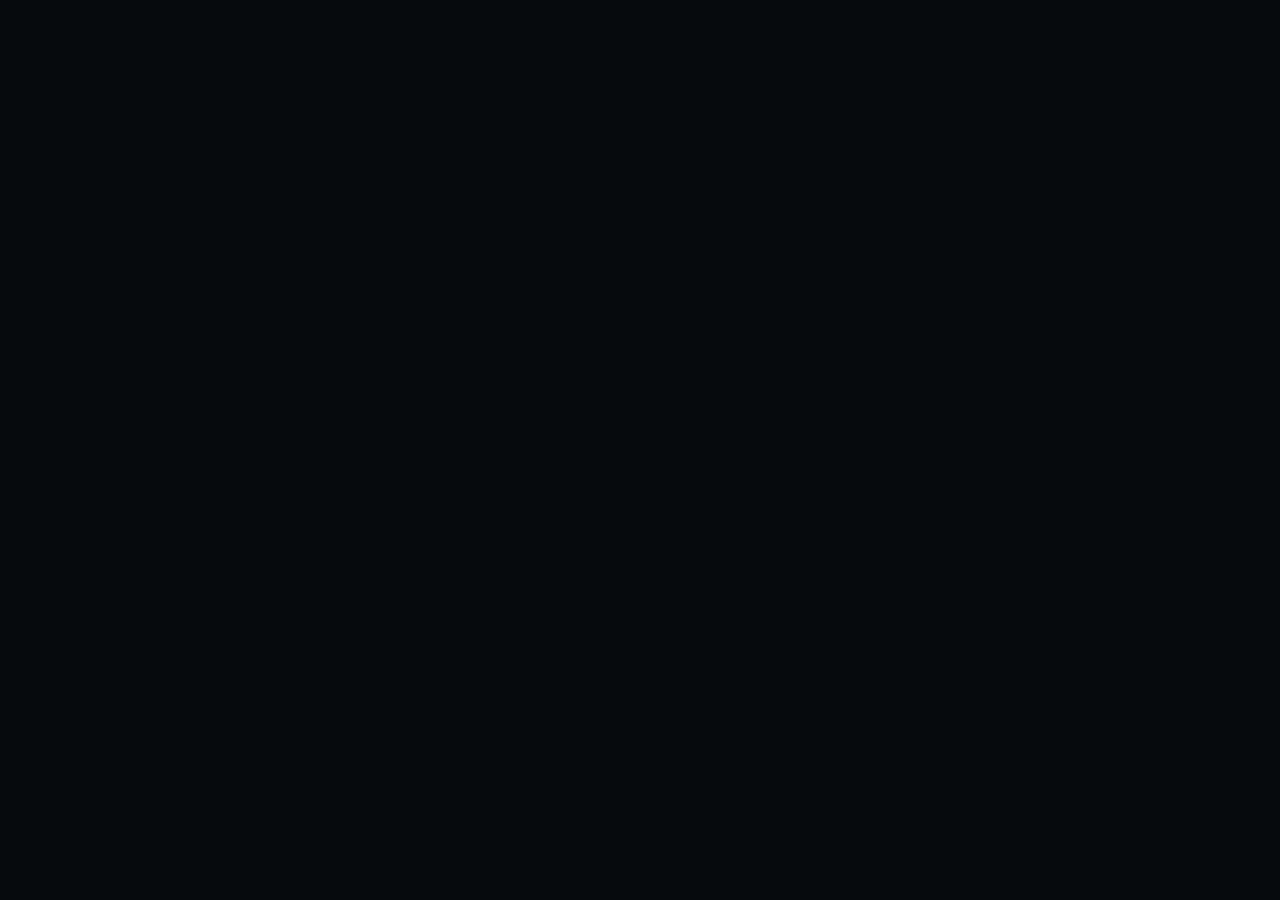
==== index.html @ 5428f18b "Add Whoop-like app demo" ====
<!doctype html><html lang="zh-CN"><head><meta charset="utf-8"><meta name="viewport" content="width=device-width,initial-scale=1"><title>Whoop-like Band App Demo</title><style>:root{--bg:#070a0d;--card:#10161c;--card2:#151c23;--line:rgba(244,247,248,.1);--text:#f4f7f8;--muted:#7e8a94;--soft:#a7b1ba;--rec:#2fea7b;--sleep:#6ea8ff;--strain:#ffb84d;--stress:#ff5e6c;--coach:#4dd7ff}*{box-sizing:border-box}body{margin:0;background:radial-gradient(circle at 50% 0,rgba(77,215,255,.08),transparent 34rem),var(--bg);color:var(--text);font-family:Inter,system-ui,-apple-system,BlinkMacSystemFont,"PingFang SC","Microsoft YaHei",sans-serif}button,input{font:inherit;color:inherit}.app{max-width:460px;min-height:100vh;margin:auto;background:linear-gradient(180deg,rgba(16,22,28,.82),rgba(7,10,13,.98) 24rem);box-shadow:0 24px 80px rgba(0,0,0,.38);overflow-x:hidden}.content{padding:18px 16px 96px}.top{display:flex;justify-content:space-between;align-items:center;gap:12px;margin-bottom:14px}.ey{margin:0 0 3px;color:var(--muted);font-size:12px}.top h1{margin:0;font-size:21px}.chip{display:flex;align-items:center;gap:7px;min-width:116px;padding:9px 10px;border:1px solid var(--line);border-radius:8px;background:rgba(21,28,35,.82);color:var(--soft);font-size:12px;white-space:nowrap}.dot{width:9px;height:9px;border-radius:50%;display:inline-block;box-shadow:0 0 10px currentColor}.green{background:var(--rec);color:var(--rec)}.yellow{background:#ffd15c;color:#ffd15c}.blue{background:#60a5fa;color:#60a5fa}.red{background:var(--stress);color:var(--stress)}.grey{background:#8a8f98;color:#8a8f98;box-shadow:none}.scenes{display:flex;gap:8px;overflow-x:auto;padding:2px 0 12px;scrollbar-width:none}.scenes::-webkit-scrollbar{display:none}.scene{flex:0 0 142px;min-height:58px;text-align:left;border:1px solid var(--line);border-radius:8px;background:rgba(16,22,28,.92);padding:9px 10px}.scene.on{border-color:rgba(77,215,255,.66);background:rgba(77,215,255,.1)}.date{display:block;color:var(--muted);font-size:11px}.name{display:block;margin-top:4px;font-size:13px;font-weight:680}.hero{padding:18px;border:1px solid rgba(47,234,123,.24);border-radius:8px;background:linear-gradient(145deg,rgba(47,234,123,.1),transparent 46%),var(--card)}.hero.recover{border-color:rgba(96,165,250,.3);background:linear-gradient(145deg,rgba(96,165,250,.13),transparent 48%),var(--card)}.hero.maintain{border-color:rgba(255,209,92,.28);background:linear-gradient(145deg,rgba(255,209,92,.12),transparent 48%),var(--card)}.heroTop{display:flex;align-items:flex-start;justify-content:space-between;gap:12px}.lab{color:var(--muted);font-size:12px}.big{font-size:58px;line-height:.95;font-weight:780}.big span{font-size:21px;color:var(--soft)}.right{text-align:right}.pill{display:inline-flex;align-items:center;min-height:28px;padding:5px 9px;border-radius:999px;background:rgba(244,247,248,.08);font-size:12px;font-weight:700}.push{color:var(--rec)}.maintain{color:#ffd15c}.recover{color:#60a5fa}.copy{margin:14px 0 0;font-size:16px;line-height:1.45;font-weight:650}.sub{margin:6px 0 0;color:var(--soft);font-size:13px;line-height:1.45}.grid{display:grid;grid-template-columns:repeat(2,minmax(0,1fr));gap:10px;margin-top:12px}.card,.item,.msg,.dev{border:1px solid var(--line);border-radius:8px;background:rgba(16,22,28,.92)}.card{min-height:112px;padding:12px}.card button{width:100%;border:0;background:transparent;padding:0;text-align:left}.row{display:flex;align-items:center;justify-content:space-between;gap:8px}.val{margin-top:10px;font-size:28px;line-height:1;font-weight:760}.bar{height:4px;border-radius:999px;background:rgba(244,247,248,.1);overflow:hidden;margin-top:12px}.fill{width:calc(var(--v)*1%);height:100%;background:currentColor}.rec{color:var(--rec)}.sleep{color:var(--sleep)}.strain{color:var(--strain)}.stress{color:var(--stress)}.sec{margin-top:18px}.head{display:flex;align-items:baseline;justify-content:space-between;gap:10px;margin-bottom:9px}.head h2{margin:0;font-size:15px}.meta{color:var(--muted);font-size:12px}.reasons,.list{display:grid;gap:8px}.reason{display:grid;grid-template-columns:20px minmax(0,1fr);gap:8px;min-height:42px;padding:10px;border:1px solid var(--line);border-radius:8px;background:rgba(21,28,35,.72)}.idx{display:inline-flex;align-items:center;justify-content:center;width:20px;height:20px;border-radius:50%;background:rgba(77,215,255,.13);color:var(--coach);font-size:11px;font-weight:750}.txt{font-size:13px;line-height:1.38;color:var(--soft)}.timeline{display:grid;grid-template-columns:repeat(4,minmax(0,1fr));gap:8px}.step{min-height:70px;padding:10px 8px;border:1px solid var(--line);border-radius:8px;background:rgba(16,22,28,.72)}.time{color:var(--muted);font-size:11px}.step b{display:block;margin-top:8px;font-size:12px;line-height:1.25}.ins{padding:13px;border:1px solid rgba(77,215,255,.24);border-radius:8px;background:rgba(77,215,255,.08)}.ins b{color:var(--coach);font-size:12px}.ins p{margin:8px 0 0;color:var(--soft);font-size:13px;line-height:1.45}.tabs{display:grid;grid-template-columns:repeat(4,minmax(0,1fr));gap:7px;padding:4px;border:1px solid var(--line);border-radius:8px;background:rgba(16,22,28,.88)}.tab{min-height:36px;border:0;border-radius:6px;background:transparent;color:var(--muted);font-size:12px}.tab.on{background:#1b232b;color:var(--text)}.metric{margin-top:14px;padding:16px;border:1px solid var(--line);border-radius:8px;background:var(--card)}.metricHead{display:flex;align-items:flex-start;justify-content:space-between;gap:12px}.metric h2{margin:0;font-size:18px}.ring{width:92px;height:92px;border-radius:50%;display:grid;place-items:center;background:radial-gradient(circle at center,var(--card) 57%,transparent 58%),conic-gradient(currentColor calc(var(--v)*1%),rgba(244,247,248,.1) 0);color:var(--a)}.ring strong{font-size:24px}.tiles{display:grid;grid-template-columns:repeat(2,minmax(0,1fr));gap:9px;margin-top:14px}.tile{min-height:74px;padding:10px;border:1px solid var(--line);border-radius:8px;background:rgba(21,28,35,.74)}.tile strong{display:block;margin-top:7px;font-size:18px}.tile small{display:block;margin-top:5px;color:var(--soft);font-size:11px}.stage{display:flex;height:18px;overflow:hidden;border-radius:999px;background:rgba(244,247,248,.1);margin:14px 0 8px}.sg{height:100%;min-width:4%}.awake{background:#d6dde4}.light{background:#6ea8ff}.deep{background:#3454d1}.rem{background:#9f7aea}.legend{display:flex;flex-wrap:wrap;gap:8px 12px;color:var(--muted);font-size:11px}.zones{display:grid;gap:9px;margin-top:12px}.zone{display:grid;grid-template-columns:62px minmax(0,1fr)42px;align-items:center;gap:8px;color:var(--soft);font-size:12px}.zt{height:7px;border-radius:999px;background:rgba(244,247,248,.1);overflow:hidden}.zf{width:calc(var(--v)*1%);height:100%;background:var(--a)}.curve{display:grid;grid-template-columns:repeat(12,minmax(0,1fr));align-items:end;gap:5px;height:98px;padding:12px 10px;border:1px solid var(--line);border-radius:8px;background:linear-gradient(180deg,rgba(255,94,108,.12),transparent 42%),rgba(21,28,35,.68)}.cb{height:calc(var(--v)*1%);min-height:7px;border-radius:999px 999px 2px 2px;background:var(--stress)}.trend{padding:13px;border:1px solid var(--line);border-radius:8px;background:rgba(16,22,28,.82);display:grid;gap:12px}.tr{display:grid;grid-template-columns:70px minmax(0,1fr);gap:10px;align-items:center}.spark{display:grid;grid-template-columns:repeat(7,minmax(0,1fr));align-items:end;gap:5px;height:46px}.sb{height:calc(var(--v)*1%);min-height:5px;border-radius:5px 5px 2px 2px;background:currentColor;opacity:.75}.sb.now{opacity:1;outline:1px solid rgba(244,247,248,.5)}.tags{display:grid;grid-template-columns:repeat(2,minmax(0,1fr));gap:9px}.tag{min-height:44px;border:1px solid var(--line);border-radius:8px;background:rgba(16,22,28,.88);color:var(--soft);text-align:left;padding:10px}.tag.on{border-color:rgba(77,215,255,.62);background:rgba(77,215,255,.1);color:var(--text)}.item{padding:12px}.item+.item{margin-top:9px}.item p{margin:8px 0 0;color:var(--soft);font-size:13px;line-height:1.45}.kpis{display:grid;grid-template-columns:repeat(4,minmax(0,1fr));gap:8px}.kpi{min-height:64px;padding:9px;border:1px solid var(--line);border-radius:8px;background:rgba(16,22,28,.78)}.kpi span{display:block;color:var(--muted);font-size:10px}.kpi strong{display:block;margin-top:7px;font-size:17px}.prompt{width:100%;min-height:42px;border:1px solid var(--line);border-radius:8px;background:rgba(21,28,35,.78);text-align:left;padding:10px 12px}.msg{padding:12px}.msg.a{border-color:rgba(77,215,255,.22);background:rgba(77,215,255,.08)}.role{color:var(--muted);font-size:11px;margin-bottom:6px}.mc{color:var(--soft);font-size:13px;line-height:1.5;white-space:pre-line}.ask{display:grid;grid-template-columns:minmax(0,1fr)76px;gap:8px}.ask input{min-width:0;min-height:42px;border:1px solid var(--line);border-radius:8px;background:rgba(16,22,28,.9);color:var(--text);padding:0 11px}.ask button{border:0;border-radius:8px;background:var(--coach);color:#061017;font-weight:760}.dev{padding:13px}.devgrid{display:grid;grid-template-columns:repeat(2,minmax(0,1fr));gap:9px}.stat{min-height:76px;padding:11px;border:1px solid var(--line);border-radius:8px;background:rgba(21,28,35,.72)}.stat span{display:block;color:var(--muted);font-size:11px}.stat strong{display:block;margin-top:8px;font-size:18px}.set{display:flex;align-items:center;justify-content:space-between;gap:12px;min-height:52px;border-top:1px solid var(--line)}.set:first-child{border-top:0}.set small{display:block;margin-top:3px;color:var(--muted);font-size:11px}.sw{width:46px;height:26px;border:1px solid var(--line);border-radius:999px;background:rgba(244,247,248,.12);position:relative}.sw:after{content:"";position:absolute;top:3px;left:3px;width:18px;height:18px;border-radius:50%;background:var(--soft)}.sw.on{background:rgba(67,244,197,.18);border-color:rgba(67,244,197,.42)}.sw.on:after{transform:translateX(20px);background:#43f4c5}.nav{position:fixed;left:50%;bottom:0;transform:translateX(-50%);width:min(100%,460px);display:grid;grid-template-columns:repeat(5,minmax(0,1fr));gap:4px;padding:8px 10px 12px;border-top:1px solid var(--line);background:rgba(7,10,13,.94);backdrop-filter:blur(14px)}.nav button{min-width:0;min-height:48px;border:0;border-radius:8px;background:transparent;color:var(--muted);font-size:11px;font-weight:680}.nav button.on{background:rgba(244,247,248,.08);color:var(--text)}@media(max-width:360px){.content{padding-left:12px;padding-right:12px}.big{font-size:50px}.timeline,.kpis{grid-template-columns:repeat(2,minmax(0,1fr))}.tags{grid-template-columns:1fr}}</style></head><body><div id="app"></div><script>const days=[{date:'2026-06-08',label:'睡得好，HRV高',r:86,s:91,n:28,n21:5.9,x:24,rec:'push',light:'green',hrv:76,rhr:52,sleep:'8h 25m',need:'8h 00m',load:22,j:['无酒精','早睡','节律稳定'],reasons:['HRV 76ms，比个人基线高 +23%。','RHR 52 bpm，低于基线 4 bpm。','睡眠 8h 25m，已经覆盖个人需求。','Stress 24 较低，今天自主神经负担轻。']},{date:'2026-06-09',label:'饮酒晚睡',r:31,s:48,n:18,n21:3.8,x:71,rec:'recover',light:'blue',hrv:42,rhr:64,sleep:'5h 15m',need:'8h 00m',load:13,j:['饮酒','晚睡','压力事件'],reasons:['Journal 记录 3 杯饮酒，叠加晚睡 140 分钟。','HRV 42ms，比个人基线低 32%。','RHR 64 bpm，高于基线 8 bpm。','睡眠 5h 15m，距离需求还差 2h 45m。']},{date:'2026-06-10',label:'工作高压日',r:58,s:76,n:35,n21:7.4,x:82,rec:'recover',light:'red',hrv:57,rhr:58,sleep:'7h 20m',need:'8h 00m',load:28,j:['咖啡','轻活动','压力事件'],reasons:['压力事件等级 3，全天 Stress 已进入高压区间。','Stress 82 偏高，下午需要主动降档。','睡眠 7h 20m，距离需求还差 0h 40m。','RHR 58 bpm，高于基线 2 bpm。']},{date:'2026-06-11',label:'昨天重训后',r:49,s:72,n:84,n21:17.6,x:52,rec:'maintain',light:'yellow',hrv:54,rhr:60,sleep:'7h 10m',need:'8h 00m',load:118,j:['训练','晚睡'],reasons:['昨日高负荷 activityLoad 118，身体还在消化训练刺激。','HRV 54ms，比个人基线低 13%。','RHR 60 bpm，高于基线 4 bpm。','睡眠 7h 10m，距离需求还差 0h 50m。']},{date:'2026-06-12',label:'咖啡晚睡短睡',r:39,s:55,n:22,n21:4.6,x:63,rec:'recover',light:'blue',hrv:48,rhr:62,sleep:'6h 00m',need:'8h 00m',load:16,j:['咖啡','晚睡','压力事件'],reasons:['下午咖啡 2 杯，晚睡 110 分钟，睡眠连续性变差。','HRV 48ms，比个人基线低 23%。','RHR 62 bpm，高于基线 6 bpm。','睡眠 6h 00m，距离需求还差 2h 00m。']}];const nav=['Today','Metrics','Journal','Coach','Device'];let st={p:'Today',d:4,t:'Recovery',tags:{},light:true,dnd:true,bri:44,chat:[]};const $=s=>document.querySelector(s),fmt=d=>d.date.slice(5).replace('-','/'),mode=d=>({push:'冲',maintain:'稳住',recover:'恢复'}[d.rec]),target=d=>d.rec==='push'?'10-12':d.rec==='maintain'?'8-11':'4-7',adv=d=>d.rec==='push'?`今天适合冲：Recovery ${d.r}、Sleep ${d.s}，可以做中等偏高训练，目标 Strain 10-12。`:d.rec==='maintain'?`今天稳住：昨日负荷高，当前 Strain ${d.n21}/21，训练控制在中等强度。`:d.x>=80?`今天优先恢复：Stress ${d.x} 已偏高，训练降到 Zone 2 以内，先把压力拉下来。`:d.s<60?'今天优先恢复：睡眠不足拉低状态，白天轻活动，今晚提前进入 wind-down。':`今天优先恢复：Recovery ${d.r} 偏低，避免冲 PR。`;function top(d){return `<header class='top'><div><p class='ey'>${fmt(d)} · ${d.label}</p><h1>Hi, David</h1></div><div class='chip'><i class='dot ${st.light?d.light:'grey'}'></i><span>Band ${[82,64,58,73,76][st.d]}% · 刚刚同步</span></div></header><div class='scenes'>${days.map((x,i)=>`<button class='scene ${i===st.d?'on':''}' data-day='${i}'><span class='date'>${fmt(x)}</span><span class='name'>${x.label}</span></button>`).join('')}</div>`}function card(k,v,c,n){return `<article class='card ${c}'><button data-open='${k}'><div class='row'><span class='lab'>${k}</span><span class='lab'>View</span></div><div class='val'>${v}</div><div class='sub'>${n}</div><div class='bar'><div class='fill' style='--v:${String(v).replace(/[^0-9.]/g,'')}'></div></div></button></article>`}function today(d){return `<section class='hero ${d.rec}'><div class='heroTop'><div><div class='lab'>Recovery</div><div class='big'>${d.r}<span>%</span></div></div><div class='right'><span class='pill ${d.rec}'>${mode(d)}</span><p class='sub'>Sleep ${d.s} · Strain ${d.n21}/21 · Stress ${d.x}</p></div></div><p class='copy'>${adv(d)}</p><p class='sub'>呼吸灯：${st.light?({green:'绿色 · 快节奏',yellow:'黄色 · 中节奏',blue:'蓝色 · 慢呼吸',red:'红色 · 短脉冲'}[d.light]):'关闭'} · 佩戴正常</p></section><section class='grid'>${card('Recovery',d.r+'%','rec','Ready')}${card('Sleep',d.s+'%','sleep',d.sleep+' / Need '+d.need)}${card('Strain',d.n21,'strain','Target '+target(d)+' / 21')}${card('Stress',d.x,'stress',d.x>=80?'High':d.x>55?'Medium':'Low')}</section><section class='sec'><div class='head'><h2>Top reasons</h2><span class='meta'>Confidence 86%</span></div><div class='reasons'>${d.reasons.map((r,i)=>`<div class='reason'><span class='idx'>${i+1}</span><span class='txt'>${r}</span></div>`).join('')}</div></section><section class='sec'><div class='head'><h2>Today timeline</h2><span class='meta'>Updated 08:42</span></div><div class='timeline'>${['Sleep '+d.s,'Recovery '+d.r,d.x>=80?'Downshift':'Workout window','22:35 wind-down'].map((x,i)=>`<div class='step'><span class='time'>${['07:08','08:10','14:00','22:35'][i]}</span><b>${x}</b></div>`).join('')}</div></section><section class='sec ins'><b>Coach Insight</b><p>${d.rec==='push'?'HRV 高于基线，RHR 更低，今天可做受控训练；若下午压力升高，把强度降回 Zone 2。':d.j.includes('饮酒')?'饮酒和晚睡共同压低 Recovery。今天不要用高强度训练硬顶，优先补水、轻活动和提前入睡。':d.x>=80?'恢复不算最低，但压力已高。今天的关键不是加练，而是减少会议后持续高唤醒。':d.load>90?'昨天训练负荷很高，今天保持移动即可。把 Strain 控制在 '+target(d)+'，让恢复跟上。':'短睡和晚咖啡让睡眠恢复不足。今天保持低负荷，下午 14:00 后停止咖啡因。'}</p></section>`}function metrics(d){return `<section class='tabs'>${['Recovery','Sleep','Strain','Stress'].map(x=>`<button class='tab ${st.t===x?'on':''}' data-tab='${x}'>${x}</button>`).join('')}</section>${detail(d)}<section class='sec'><div class='head'><h2>7-day trends</h2><span class='meta'>当前日期高亮</span></div><div class='trend'>${trendRows()}</div></section>`}function tile(a,b,c){return `<div class='tile'><span class='lab'>${a}</span><strong>${b}</strong><small>${c}</small></div>`}function detail(d){if(st.t==='Sleep')return `<section class='metric sleep' style='--a:var(--sleep)'><div class='metricHead'><div><h2>Sleep ${d.s}%</h2><p class='sub'>${d.sleep} / Need ${d.need}</p></div><div class='ring' style='--v:${d.s}'><strong>${d.s}</strong></div></div><div class='stage'><i class='sg awake' style='width:8%'></i><i class='sg light' style='width:55%'></i><i class='sg deep' style='width:19%'></i><i class='sg rem' style='width:18%'></i></div><div class='legend'><span>Awake</span><span>Light</span><span>Deep</span><span>REM</span></div><div class='tiles'>${tile('Efficiency',d.s>70?'91%':'78%','sleep continuity')}${tile('Latency',d.s<60?'28m':'14m','time to sleep')}${tile('Deep sleep',d.s>70?'1h 32m':'0h 52m','recovery depth')}${tile('Tonight',d.s<60?'23:00 前入睡':'23:10 前入睡','sleep plan')}</div></section>`;if(st.t==='Strain')return `<section class='metric strain' style='--a:var(--strain)'><div class='metricHead'><div><h2>Strain ${d.n21} / 21</h2><p class='sub'>Target ${target(d)} / 21 · Recovery ${d.r}% 决定今天的负荷上限。</p></div><div class='ring' style='--v:${Math.round(d.n21/21*100)}'><strong>${d.n21}</strong></div></div><div class='zones'>${[28,42,22,12].map((z,i)=>`<div class='zone'><span>Zone ${i+1}</span><div class='zt'><div class='zf' style='--v:${Math.min(100,z+d.n/3)}'></div></div><span>${Math.round((z+d.n/5)/2)}m</span></div>`).join('')}</div><div class='tiles'>${tile('Activity load',d.load,'0-120 demo scale')}${tile('Peak HR',d.load>90?'184 bpm':'132 bpm','today max')}${tile('Next move',d.rec==='push'?'45m Zone 2':d.rec==='maintain'?'30m easy':'walk + stretch','training decision')}${tile('Avoid',d.x>=80?'HIIT':d.s<60?'PR attempt':'extra intervals','overload guardrail')}</div></section>`;if(st.t==='Stress')return `<section class='metric stress' style='--a:var(--stress)'><div class='metricHead'><div><h2>Stress ${d.x}</h2><p class='sub'>${d.x>=80?'High':d.x>55?'Medium':'Low'} · 当前压力趋势</p></div><div class='ring' style='--v:${d.x}'><strong>${d.x}</strong></div></div><div class='curve'>${[.42,.34,.38,.48,.56,.62,.8,.72,.66,.58,.5,.44].map(v=>`<i class='cb' style='--v:${Math.min(100,Math.round(d.x*v+(d.x>=80?12:0)))}'></i>`).join('')}</div><div class='tiles'>${tile('Last spike',d.x>=80?'14:20':'16:40',d.x>=80?'meeting 18m':'short spike')}${tile('Likely driver',d.x>=80?'work pressure':d.j.includes('饮酒')?'alcohol + sleep':d.j.includes('咖啡')?'late caffeine':'low load','from Journal + HR')}${tile('Intervention','2min downshift','breathing or walk')}${tile('Tonight',d.s<60?'23:00 前入睡':'23:10 前入睡','reduce sleep pressure')}</div></section>`;return `<section class='metric rec' style='--a:var(--rec)'><div class='metricHead'><div><h2>Recovery ${d.r}%</h2><p class='sub'>${adv(d)}</p></div><div class='ring' style='--v:${d.r}'><strong>${d.r}</strong></div></div><div class='tiles'>${tile('HRV',d.hrv+' ms','vs baseline')}${tile('RHR',d.rhr+' bpm','resting heart rate')}${tile('Respiration',d.x>=70?'15.9/min':'14.8/min','baseline aware')}${tile('Skin temp',d.j.includes('饮酒')?'+0.6C':'normal','relative to baseline')}</div></section>`}function trendRows(){const base=[{r:68,s:78,n:36,x:34},{r:73,s:81,n:42,x:31},...days];return [['Recovery','r','rec'],['Sleep','s','sleep'],['Strain','n','strain'],['Stress','x','stress']].map(a=>`<div class='tr ${a[2]}'><span class='lab'>${a[0]}</span><div class='spark'>${base.map((b,i)=>`<i class='sb ${i===st.d+2?'now':''}' style='--v:${b[a[1]]}'></i>`).join('')}</div></div>`).join('')}function journal(d){const all=['饮酒','咖啡','晚睡','训练','轻活动','压力事件','午睡','拉伸'];const key=d.date;if(!st.tags[key])st.tags[key]=[...d.j];return `<section><div class='head'><h2>Today Journal</h2><span class='meta'>${st.tags[key].length} selected</span></div><div class='tags'>${all.map(x=>`<button class='tag ${st.tags[key].includes(x)?'on':''}' data-tag='${x}'>${x}</button>`).join('')}</div></section><section class='sec'><div class='head'><h2>Morning check-in</h2><span class='meta'>Energy ${Math.max(1,Math.round(d.r/22))}/5</span></div><div class='item'><b>Energy</b><p>${d.rec==='push'?'主观能量充足，适合把重要训练或深度工作放在上午。':d.x>=80?'不是彻底没电，但压力占用恢复空间，下午要主动降档。':'能量偏低，今天不要用高刺激硬拉状态。'}</p></div><div class='item'><b>Soreness</b><p>${d.load>90?'昨天重训后酸痛更明显，今天不叠加高强度间歇。':d.j.includes('饮酒')?'酸痛不是主因，饮酒和短睡更可能解释恢复下降。':'酸痛可控，主要看睡眠和压力是否拉回正常区间。'}</p></div></section><section class='sec ins'><b>Correlation</b><p>${st.tags[key].includes('饮酒')?d.j.includes('饮酒')?'饮酒 + 晚睡通常会同时压低 HRV、抬高 RHR，本日 Recovery 已降到低位。':'已记录饮酒，明早重点观察 HRV、RHR 和深睡是否被拉低。':st.tags[key].includes('咖啡')&&st.tags[key].includes('晚睡')?'下午咖啡与晚睡叠加，睡眠债扩大，今晚应提前停止咖啡因。':st.tags[key].includes('压力事件')?'压力事件会推高白天 Stress，即使 Sleep 尚可，训练建议也会被降级。':'当前日志偏干净，恢复变化主要来自 HRV、RHR 和睡眠达成度。'}</p></section>`}function coach(d){if(!st.chat.length)st.chat=[['Coach',`今天是 ${mode(d)} 状态。${adv(d)}`]];const qs=['今天能练吗？','为什么恢复低？','今晚该几点睡？','压力为什么高？','饮酒/晚睡影响了什么？','过去 7 天趋势怎么看？'];return `<section class='kpis'>${[['Recovery',d.r,'rec'],['Sleep',d.s,'sleep'],['Strain',d.n21,'strain'],['Stress',d.x,'stress']].map(k=>`<div class='kpi ${k[2]}'><span>${k[0]}</span><strong>${k[1]}</strong></div>`).join('')}</section><section class='sec'><div class='head'><h2>Suggested prompts</h2></div><div class='list'>${qs.map(q=>`<button class='prompt' data-q='${q}'>${q}</button>`).join('')}</div></section><section class='sec'><div class='head'><h2>Chat</h2><span class='meta'>Data-backed</span></div><div class='list'>${st.chat.map(m=>`<div class='msg ${m[0]==='Coach'?'a':''}'><div class='role'>${m[0]}</div><div class='mc'>${m[1]}</div></div>`).join('')}</div></section><section class='sec'><form class='ask'><input placeholder='问今天训练、睡眠或恢复'><button>Ask</button></form></section>`}function answer(q,d){if(q.includes('练'))return d.rec==='push'?`可以练，但要受控。\n依据：Recovery ${d.r}、Sleep ${d.s}，Stress ${d.x} 不高。\n行动：1. 45min Zone 2；2. 力量训练不冲极限；3. Strain 到 12 附近收。`:d.rec==='maintain'?`能练，但不适合冲。\n依据：Strain 已到 ${d.n21}/21，Recovery ${d.r} 只是中低位。\n行动：1. 30min easy；2. 不做高强度间歇；3. 睡前拉伸 10min。`:`今天不建议冲训练。\n依据：Recovery ${d.r}、Sleep ${d.s}、Stress ${d.x}。\n行动：1. 散步或拉伸；2. 训练控制在 Zone 2；3. 今晚提前入睡。`;if(q.includes('睡'))return `今晚建议：${d.s<60?'22:35 开始收尾，23:00 前入睡':'23:10 前入睡，保持节律'}。\n依据：昨晚睡了 ${d.sleep}，睡眠需求 ${d.need}。\n行动：降低光照、不加咖啡因、明早看 HRV 是否回升。`;if(q.includes('压力'))return `Stress 当前是 ${d.x}。主要驱动更像是 ${d.x>=80?'work pressure':d.j.includes('咖啡')?'late caffeine':'sleep/load'}。\n行动：2min downshift breathing，晚上训练不追强度，睡前 1h 不处理工作消息。`;if(q.includes('饮酒'))return d.j.includes('饮酒')?`本日记录饮酒 + 晚睡。\n可能影响：HRV ${d.hrv}ms，RHR ${d.rhr} bpm，Sleep ${d.s}。\n行动：今天轻活动、补水、提前睡。`:`今天没有饮酒记录。恢复变化更应看睡眠达成、压力和训练负荷。`;if(q.includes('趋势'))return `7 天趋势里，当前高亮日期是 ${fmt(d)}。Recovery ${d.r}、Sleep ${d.s}、Strain ${d.n}、Stress ${d.x}。连续两天 Recovery 低于 45 就先恢复。`;return `恢复变化主要来自：${d.reasons.slice(0,2).join(' ')}\n今天结论是 ${mode(d)}，把 HRV、RHR、睡眠和 Journal 放在一起看。`}function device(d){return `<section class='dev'><div class='head'><h2>Band status</h2><span class='meta'><i class='dot ${st.light?d.light:'grey'}'></i></span></div><div class='devgrid'>${[['Battery',[82,64,58,73,76][st.d]+'%'],['Sync','刚刚同步'],['Wear','佩戴正常'],['Firmware','1.2.8']].map(x=>`<div class='stat'><span>${x[0]}</span><strong>${x[1]}</strong><span>normal</span></div>`).join('')}</div></section><section class='sec dev'>${[['呼吸灯','light',st.light],['勿扰','dnd',st.dnd]].map(x=>`<div class='set'><div><b>${x[0]}</b><small>${x[1]==='light'?(st.light?d.light+' · 跟随今日建议':'关闭'):'23:00-07:00'}</small></div><button class='sw ${x[2]?'on':''}' data-set='${x[1]}'></button></div>`).join('')}<div class='set'><div><b>亮度</b><small>${st.bri}%</small></div><input type='range' min='12' max='100' value='${st.bri}' data-bri></div></section><section class='sec ins'><b>Light state</b><p>当前跟随今日建议：${mode(d)}。设备只用小状态点反馈连接、同步、高压力和恢复节奏。</p></section>`}function render(){const d=days[st.d];$('#app').innerHTML=`<main class='app'><section class='content'>${top(d)}${st.p==='Today'?today(d):st.p==='Metrics'?metrics(d):st.p==='Journal'?journal(d):st.p==='Coach'?coach(d):device(d)}</section><nav class='nav'>${nav.map(n=>`<button class='${st.p===n?'on':''}' data-nav='${n}'>${n}</button>`).join('')}</nav></main>`}document.addEventListener('click',e=>{const d=days[st.d];let x=e.target.closest('[data-day],[data-nav],[data-open],[data-tab],[data-tag],[data-q],[data-set]');if(!x)return;if(x.dataset.day){st.d=+x.dataset.day;st.chat=[]}if(x.dataset.nav)st.p=x.dataset.nav;if(x.dataset.open){st.p='Metrics';st.t=x.dataset.open}if(x.dataset.tab)st.t=x.dataset.tab;if(x.dataset.tag){let k=d.date;if(!st.tags[k])st.tags[k]=[...d.j];st.tags[k]=st.tags[k].includes(x.dataset.tag)?st.tags[k].filter(v=>v!==x.dataset.tag):[...st.tags[k],x.dataset.tag]}if(x.dataset.q){st.chat.push(['You',x.dataset.q],['Coach',answer(x.dataset.q,d)])}if(x.dataset.set)st[x.dataset.set]=!st[x.dataset.set];render()});document.addEventListener('submit',e=>{if(e.target.className==='ask'){e.preventDefault();let v=e.target.querySelector('input').value.trim();if(v){st.chat.push(['You',v],['Coach',answer(v,days[st.d])]);render()}}});document.addEventListener('input',e=>{if(e.target.dataset.bri){st.bri=e.target.value;render()}});render();</script></body></html>
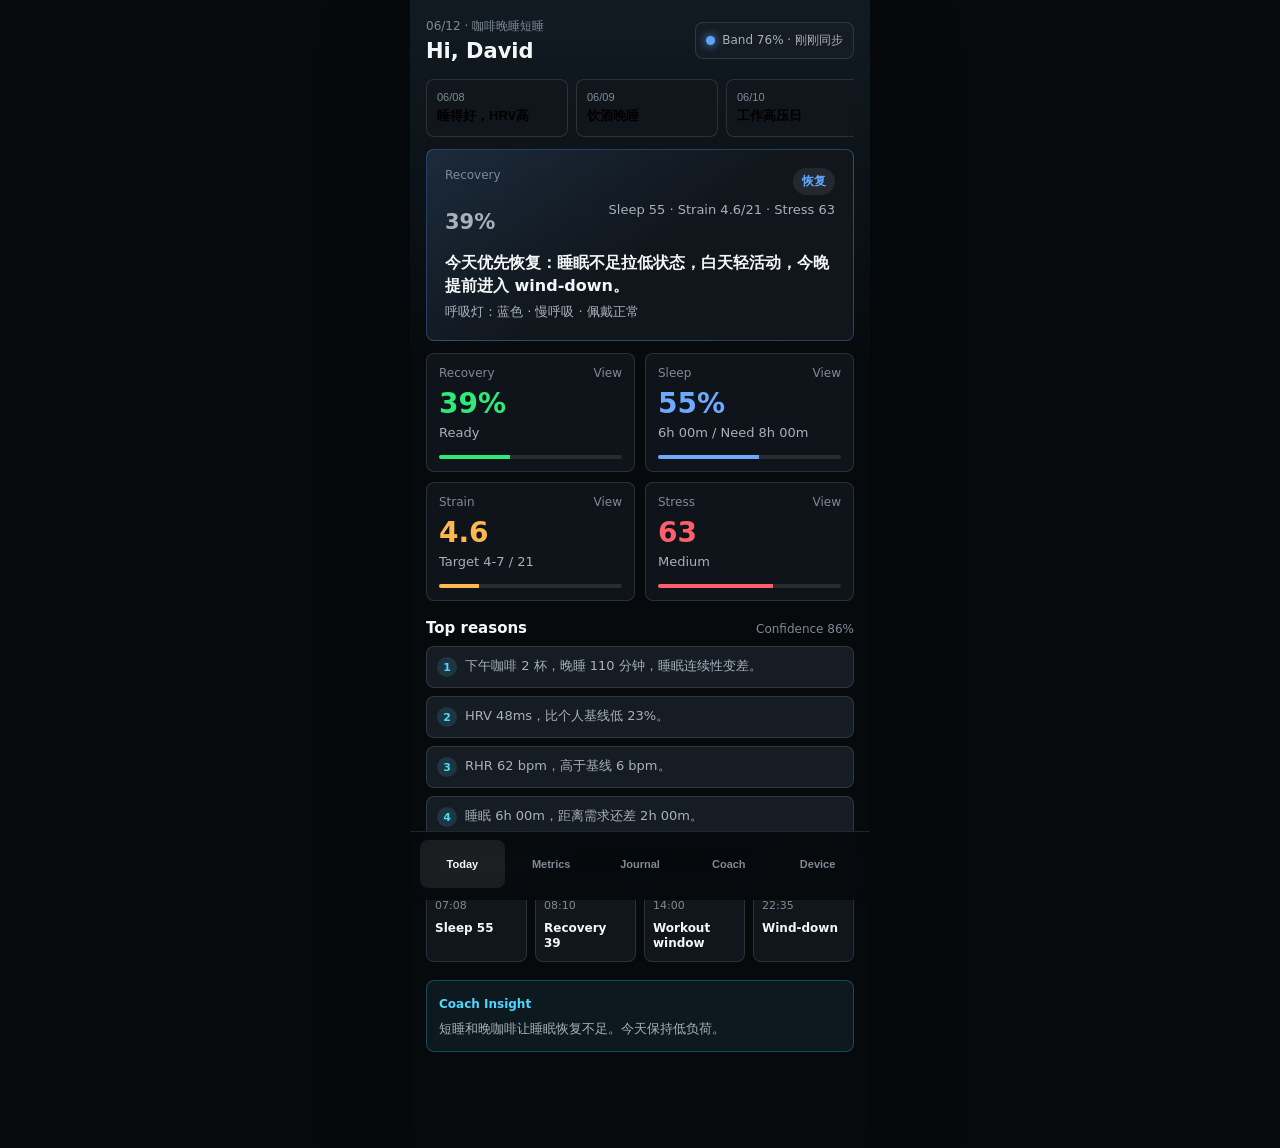
==== commit f69b007a: "Fix Pages black screen with stable static-first app" ====
--- a/index.html
+++ b/index.html
@@ -1 +1 @@
-<!doctype html><html lang="zh-CN"><head><meta charset="utf-8"><meta name="viewport" content="width=device-width,initial-scale=1"><title>Whoop-like Band App Demo</title><style>:root{--bg:#070a0d;--card:#10161c;--card2:#151c23;--line:rgba(244,247,248,.1);--text:#f4f7f8;--muted:#7e8a94;--soft:#a7b1ba;--rec:#2fea7b;--sleep:#6ea8ff;--strain:#ffb84d;--stress:#ff5e6c;--coach:#4dd7ff}*{box-sizing:border-box}body{margin:0;background:radial-gradient(circle at 50% 0,rgba(77,215,255,.08),transparent 34rem),var(--bg);color:var(--text);font-family:Inter,system-ui,-apple-system,BlinkMacSystemFont,"PingFang SC","Microsoft YaHei",sans-serif}button,input{font:inherit;color:inherit}.app{max-width:460px;min-height:100vh;margin:auto;background:linear-gradient(180deg,rgba(16,22,28,.82),rgba(7,10,13,.98) 24rem);box-shadow:0 24px 80px rgba(0,0,0,.38);overflow-x:hidden}.content{padding:18px 16px 96px}.top{display:flex;justify-content:space-between;align-items:center;gap:12px;margin-bottom:14px}.ey{margin:0 0 3px;color:var(--muted);font-size:12px}.top h1{margin:0;font-size:21px}.chip{display:flex;align-items:center;gap:7px;min-width:116px;padding:9px 10px;border:1px solid var(--line);border-radius:8px;background:rgba(21,28,35,.82);color:var(--soft);font-size:12px;white-space:nowrap}.dot{width:9px;height:9px;border-radius:50%;display:inline-block;box-shadow:0 0 10px currentColor}.green{background:var(--rec);color:var(--rec)}.yellow{background:#ffd15c;color:#ffd15c}.blue{background:#60a5fa;color:#60a5fa}.red{background:var(--stress);color:var(--stress)}.grey{background:#8a8f98;color:#8a8f98;box-shadow:none}.scenes{display:flex;gap:8px;overflow-x:auto;padding:2px 0 12px;scrollbar-width:none}.scenes::-webkit-scrollbar{display:none}.scene{flex:0 0 142px;min-height:58px;text-align:left;border:1px solid var(--line);border-radius:8px;background:rgba(16,22,28,.92);padding:9px 10px}.scene.on{border-color:rgba(77,215,255,.66);background:rgba(77,215,255,.1)}.date{display:block;color:var(--muted);font-size:11px}.name{display:block;margin-top:4px;font-size:13px;font-weight:680}.hero{padding:18px;border:1px solid rgba(47,234,123,.24);border-radius:8px;background:linear-gradient(145deg,rgba(47,234,123,.1),transparent 46%),var(--card)}.hero.recover{border-color:rgba(96,165,250,.3);background:linear-gradient(145deg,rgba(96,165,250,.13),transparent 48%),var(--card)}.hero.maintain{border-color:rgba(255,209,92,.28);background:linear-gradient(145deg,rgba(255,209,92,.12),transparent 48%),var(--card)}.heroTop{display:flex;align-items:flex-start;justify-content:space-between;gap:12px}.lab{color:var(--muted);font-size:12px}.big{font-size:58px;line-height:.95;font-weight:780}.big span{font-size:21px;color:var(--soft)}.right{text-align:right}.pill{display:inline-flex;align-items:center;min-height:28px;padding:5px 9px;border-radius:999px;background:rgba(244,247,248,.08);font-size:12px;font-weight:700}.push{color:var(--rec)}.maintain{color:#ffd15c}.recover{color:#60a5fa}.copy{margin:14px 0 0;font-size:16px;line-height:1.45;font-weight:650}.sub{margin:6px 0 0;color:var(--soft);font-size:13px;line-height:1.45}.grid{display:grid;grid-template-columns:repeat(2,minmax(0,1fr));gap:10px;margin-top:12px}.card,.item,.msg,.dev{border:1px solid var(--line);border-radius:8px;background:rgba(16,22,28,.92)}.card{min-height:112px;padding:12px}.card button{width:100%;border:0;background:transparent;padding:0;text-align:left}.row{display:flex;align-items:center;justify-content:space-between;gap:8px}.val{margin-top:10px;font-size:28px;line-height:1;font-weight:760}.bar{height:4px;border-radius:999px;background:rgba(244,247,248,.1);overflow:hidden;margin-top:12px}.fill{width:calc(var(--v)*1%);height:100%;background:currentColor}.rec{color:var(--rec)}.sleep{color:var(--sleep)}.strain{color:var(--strain)}.stress{color:var(--stress)}.sec{margin-top:18px}.head{display:flex;align-items:baseline;justify-content:space-between;gap:10px;margin-bottom:9px}.head h2{margin:0;font-size:15px}.meta{color:var(--muted);font-size:12px}.reasons,.list{display:grid;gap:8px}.reason{display:grid;grid-template-columns:20px minmax(0,1fr);gap:8px;min-height:42px;padding:10px;border:1px solid var(--line);border-radius:8px;background:rgba(21,28,35,.72)}.idx{display:inline-flex;align-items:center;justify-content:center;width:20px;height:20px;border-radius:50%;background:rgba(77,215,255,.13);color:var(--coach);font-size:11px;font-weight:750}.txt{font-size:13px;line-height:1.38;color:var(--soft)}.timeline{display:grid;grid-template-columns:repeat(4,minmax(0,1fr));gap:8px}.step{min-height:70px;padding:10px 8px;border:1px solid var(--line);border-radius:8px;background:rgba(16,22,28,.72)}.time{color:var(--muted);font-size:11px}.step b{display:block;margin-top:8px;font-size:12px;line-height:1.25}.ins{padding:13px;border:1px solid rgba(77,215,255,.24);border-radius:8px;background:rgba(77,215,255,.08)}.ins b{color:var(--coach);font-size:12px}.ins p{margin:8px 0 0;color:var(--soft);font-size:13px;line-height:1.45}.tabs{display:grid;grid-template-columns:repeat(4,minmax(0,1fr));gap:7px;padding:4px;border:1px solid var(--line);border-radius:8px;background:rgba(16,22,28,.88)}.tab{min-height:36px;border:0;border-radius:6px;background:transparent;color:var(--muted);font-size:12px}.tab.on{background:#1b232b;color:var(--text)}.metric{margin-top:14px;padding:16px;border:1px solid var(--line);border-radius:8px;background:var(--card)}.metricHead{display:flex;align-items:flex-start;justify-content:space-between;gap:12px}.metric h2{margin:0;font-size:18px}.ring{width:92px;height:92px;border-radius:50%;display:grid;place-items:center;background:radial-gradient(circle at center,var(--card) 57%,transparent 58%),conic-gradient(currentColor calc(var(--v)*1%),rgba(244,247,248,.1) 0);color:var(--a)}.ring strong{font-size:24px}.tiles{display:grid;grid-template-columns:repeat(2,minmax(0,1fr));gap:9px;margin-top:14px}.tile{min-height:74px;padding:10px;border:1px solid var(--line);border-radius:8px;background:rgba(21,28,35,.74)}.tile strong{display:block;margin-top:7px;font-size:18px}.tile small{display:block;margin-top:5px;color:var(--soft);font-size:11px}.stage{display:flex;height:18px;overflow:hidden;border-radius:999px;background:rgba(244,247,248,.1);margin:14px 0 8px}.sg{height:100%;min-width:4%}.awake{background:#d6dde4}.light{background:#6ea8ff}.deep{background:#3454d1}.rem{background:#9f7aea}.legend{display:flex;flex-wrap:wrap;gap:8px 12px;color:var(--muted);font-size:11px}.zones{display:grid;gap:9px;margin-top:12px}.zone{display:grid;grid-template-columns:62px minmax(0,1fr)42px;align-items:center;gap:8px;color:var(--soft);font-size:12px}.zt{height:7px;border-radius:999px;background:rgba(244,247,248,.1);overflow:hidden}.zf{width:calc(var(--v)*1%);height:100%;background:var(--a)}.curve{display:grid;grid-template-columns:repeat(12,minmax(0,1fr));align-items:end;gap:5px;height:98px;padding:12px 10px;border:1px solid var(--line);border-radius:8px;background:linear-gradient(180deg,rgba(255,94,108,.12),transparent 42%),rgba(21,28,35,.68)}.cb{height:calc(var(--v)*1%);min-height:7px;border-radius:999px 999px 2px 2px;background:var(--stress)}.trend{padding:13px;border:1px solid var(--line);border-radius:8px;background:rgba(16,22,28,.82);display:grid;gap:12px}.tr{display:grid;grid-template-columns:70px minmax(0,1fr);gap:10px;align-items:center}.spark{display:grid;grid-template-columns:repeat(7,minmax(0,1fr));align-items:end;gap:5px;height:46px}.sb{height:calc(var(--v)*1%);min-height:5px;border-radius:5px 5px 2px 2px;background:currentColor;opacity:.75}.sb.now{opacity:1;outline:1px solid rgba(244,247,248,.5)}.tags{display:grid;grid-template-columns:repeat(2,minmax(0,1fr));gap:9px}.tag{min-height:44px;border:1px solid var(--line);border-radius:8px;background:rgba(16,22,28,.88);color:var(--soft);text-align:left;padding:10px}.tag.on{border-color:rgba(77,215,255,.62);background:rgba(77,215,255,.1);color:var(--text)}.item{padding:12px}.item+.item{margin-top:9px}.item p{margin:8px 0 0;color:var(--soft);font-size:13px;line-height:1.45}.kpis{display:grid;grid-template-columns:repeat(4,minmax(0,1fr));gap:8px}.kpi{min-height:64px;padding:9px;border:1px solid var(--line);border-radius:8px;background:rgba(16,22,28,.78)}.kpi span{display:block;color:var(--muted);font-size:10px}.kpi strong{display:block;margin-top:7px;font-size:17px}.prompt{width:100%;min-height:42px;border:1px solid var(--line);border-radius:8px;background:rgba(21,28,35,.78);text-align:left;padding:10px 12px}.msg{padding:12px}.msg.a{border-color:rgba(77,215,255,.22);background:rgba(77,215,255,.08)}.role{color:var(--muted);font-size:11px;margin-bottom:6px}.mc{color:var(--soft);font-size:13px;line-height:1.5;white-space:pre-line}.ask{display:grid;grid-template-columns:minmax(0,1fr)76px;gap:8px}.ask input{min-width:0;min-height:42px;border:1px solid var(--line);border-radius:8px;background:rgba(16,22,28,.9);color:var(--text);padding:0 11px}.ask button{border:0;border-radius:8px;background:var(--coach);color:#061017;font-weight:760}.dev{padding:13px}.devgrid{display:grid;grid-template-columns:repeat(2,minmax(0,1fr));gap:9px}.stat{min-height:76px;padding:11px;border:1px solid var(--line);border-radius:8px;background:rgba(21,28,35,.72)}.stat span{display:block;color:var(--muted);font-size:11px}.stat strong{display:block;margin-top:8px;font-size:18px}.set{display:flex;align-items:center;justify-content:space-between;gap:12px;min-height:52px;border-top:1px solid var(--line)}.set:first-child{border-top:0}.set small{display:block;margin-top:3px;color:var(--muted);font-size:11px}.sw{width:46px;height:26px;border:1px solid var(--line);border-radius:999px;background:rgba(244,247,248,.12);position:relative}.sw:after{content:"";position:absolute;top:3px;left:3px;width:18px;height:18px;border-radius:50%;background:var(--soft)}.sw.on{background:rgba(67,244,197,.18);border-color:rgba(67,244,197,.42)}.sw.on:after{transform:translateX(20px);background:#43f4c5}.nav{position:fixed;left:50%;bottom:0;transform:translateX(-50%);width:min(100%,460px);display:grid;grid-template-columns:repeat(5,minmax(0,1fr));gap:4px;padding:8px 10px 12px;border-top:1px solid var(--line);background:rgba(7,10,13,.94);backdrop-filter:blur(14px)}.nav button{min-width:0;min-height:48px;border:0;border-radius:8px;background:transparent;color:var(--muted);font-size:11px;font-weight:680}.nav button.on{background:rgba(244,247,248,.08);color:var(--text)}@media(max-width:360px){.content{padding-left:12px;padding-right:12px}.big{font-size:50px}.timeline,.kpis{grid-template-columns:repeat(2,minmax(0,1fr))}.tags{grid-template-columns:1fr}}</style></head><body><div id="app"></div><script>const days=[{date:'2026-06-08',label:'睡得好，HRV高',r:86,s:91,n:28,n21:5.9,x:24,rec:'push',light:'green',hrv:76,rhr:52,sleep:'8h 25m',need:'8h 00m',load:22,j:['无酒精','早睡','节律稳定'],reasons:['HRV 76ms，比个人基线高 +23%。','RHR 52 bpm，低于基线 4 bpm。','睡眠 8h 25m，已经覆盖个人需求。','Stress 24 较低，今天自主神经负担轻。']},{date:'2026-06-09',label:'饮酒晚睡',r:31,s:48,n:18,n21:3.8,x:71,rec:'recover',light:'blue',hrv:42,rhr:64,sleep:'5h 15m',need:'8h 00m',load:13,j:['饮酒','晚睡','压力事件'],reasons:['Journal 记录 3 杯饮酒，叠加晚睡 140 分钟。','HRV 42ms，比个人基线低 32%。','RHR 64 bpm，高于基线 8 bpm。','睡眠 5h 15m，距离需求还差 2h 45m。']},{date:'2026-06-10',label:'工作高压日',r:58,s:76,n:35,n21:7.4,x:82,rec:'recover',light:'red',hrv:57,rhr:58,sleep:'7h 20m',need:'8h 00m',load:28,j:['咖啡','轻活动','压力事件'],reasons:['压力事件等级 3，全天 Stress 已进入高压区间。','Stress 82 偏高，下午需要主动降档。','睡眠 7h 20m，距离需求还差 0h 40m。','RHR 58 bpm，高于基线 2 bpm。']},{date:'2026-06-11',label:'昨天重训后',r:49,s:72,n:84,n21:17.6,x:52,rec:'maintain',light:'yellow',hrv:54,rhr:60,sleep:'7h 10m',need:'8h 00m',load:118,j:['训练','晚睡'],reasons:['昨日高负荷 activityLoad 118，身体还在消化训练刺激。','HRV 54ms，比个人基线低 13%。','RHR 60 bpm，高于基线 4 bpm。','睡眠 7h 10m，距离需求还差 0h 50m。']},{date:'2026-06-12',label:'咖啡晚睡短睡',r:39,s:55,n:22,n21:4.6,x:63,rec:'recover',light:'blue',hrv:48,rhr:62,sleep:'6h 00m',need:'8h 00m',load:16,j:['咖啡','晚睡','压力事件'],reasons:['下午咖啡 2 杯，晚睡 110 分钟，睡眠连续性变差。','HRV 48ms，比个人基线低 23%。','RHR 62 bpm，高于基线 6 bpm。','睡眠 6h 00m，距离需求还差 2h 00m。']}];const nav=['Today','Metrics','Journal','Coach','Device'];let st={p:'Today',d:4,t:'Recovery',tags:{},light:true,dnd:true,bri:44,chat:[]};const $=s=>document.querySelector(s),fmt=d=>d.date.slice(5).replace('-','/'),mode=d=>({push:'冲',maintain:'稳住',recover:'恢复'}[d.rec]),target=d=>d.rec==='push'?'10-12':d.rec==='maintain'?'8-11':'4-7',adv=d=>d.rec==='push'?`今天适合冲：Recovery ${d.r}、Sleep ${d.s}，可以做中等偏高训练，目标 Strain 10-12。`:d.rec==='maintain'?`今天稳住：昨日负荷高，当前 Strain ${d.n21}/21，训练控制在中等强度。`:d.x>=80?`今天优先恢复：Stress ${d.x} 已偏高，训练降到 Zone 2 以内，先把压力拉下来。`:d.s<60?'今天优先恢复：睡眠不足拉低状态，白天轻活动，今晚提前进入 wind-down。':`今天优先恢复：Recovery ${d.r} 偏低，避免冲 PR。`;function top(d){return `<header class='top'><div><p class='ey'>${fmt(d)} · ${d.label}</p><h1>Hi, David</h1></div><div class='chip'><i class='dot ${st.light?d.light:'grey'}'></i><span>Band ${[82,64,58,73,76][st.d]}% · 刚刚同步</span></div></header><div class='scenes'>${days.map((x,i)=>`<button class='scene ${i===st.d?'on':''}' data-day='${i}'><span class='date'>${fmt(x)}</span><span class='name'>${x.label}</span></button>`).join('')}</div>`}function card(k,v,c,n){return `<article class='card ${c}'><button data-open='${k}'><div class='row'><span class='lab'>${k}</span><span class='lab'>View</span></div><div class='val'>${v}</div><div class='sub'>${n}</div><div class='bar'><div class='fill' style='--v:${String(v).replace(/[^0-9.]/g,'')}'></div></div></button></article>`}function today(d){return `<section class='hero ${d.rec}'><div class='heroTop'><div><div class='lab'>Recovery</div><div class='big'>${d.r}<span>%</span></div></div><div class='right'><span class='pill ${d.rec}'>${mode(d)}</span><p class='sub'>Sleep ${d.s} · Strain ${d.n21}/21 · Stress ${d.x}</p></div></div><p class='copy'>${adv(d)}</p><p class='sub'>呼吸灯：${st.light?({green:'绿色 · 快节奏',yellow:'黄色 · 中节奏',blue:'蓝色 · 慢呼吸',red:'红色 · 短脉冲'}[d.light]):'关闭'} · 佩戴正常</p></section><section class='grid'>${card('Recovery',d.r+'%','rec','Ready')}${card('Sleep',d.s+'%','sleep',d.sleep+' / Need '+d.need)}${card('Strain',d.n21,'strain','Target '+target(d)+' / 21')}${card('Stress',d.x,'stress',d.x>=80?'High':d.x>55?'Medium':'Low')}</section><section class='sec'><div class='head'><h2>Top reasons</h2><span class='meta'>Confidence 86%</span></div><div class='reasons'>${d.reasons.map((r,i)=>`<div class='reason'><span class='idx'>${i+1}</span><span class='txt'>${r}</span></div>`).join('')}</div></section><section class='sec'><div class='head'><h2>Today timeline</h2><span class='meta'>Updated 08:42</span></div><div class='timeline'>${['Sleep '+d.s,'Recovery '+d.r,d.x>=80?'Downshift':'Workout window','22:35 wind-down'].map((x,i)=>`<div class='step'><span class='time'>${['07:08','08:10','14:00','22:35'][i]}</span><b>${x}</b></div>`).join('')}</div></section><section class='sec ins'><b>Coach Insight</b><p>${d.rec==='push'?'HRV 高于基线，RHR 更低，今天可做受控训练；若下午压力升高，把强度降回 Zone 2。':d.j.includes('饮酒')?'饮酒和晚睡共同压低 Recovery。今天不要用高强度训练硬顶，优先补水、轻活动和提前入睡。':d.x>=80?'恢复不算最低，但压力已高。今天的关键不是加练，而是减少会议后持续高唤醒。':d.load>90?'昨天训练负荷很高，今天保持移动即可。把 Strain 控制在 '+target(d)+'，让恢复跟上。':'短睡和晚咖啡让睡眠恢复不足。今天保持低负荷，下午 14:00 后停止咖啡因。'}</p></section>`}function metrics(d){return `<section class='tabs'>${['Recovery','Sleep','Strain','Stress'].map(x=>`<button class='tab ${st.t===x?'on':''}' data-tab='${x}'>${x}</button>`).join('')}</section>${detail(d)}<section class='sec'><div class='head'><h2>7-day trends</h2><span class='meta'>当前日期高亮</span></div><div class='trend'>${trendRows()}</div></section>`}function tile(a,b,c){return `<div class='tile'><span class='lab'>${a}</span><strong>${b}</strong><small>${c}</small></div>`}function detail(d){if(st.t==='Sleep')return `<section class='metric sleep' style='--a:var(--sleep)'><div class='metricHead'><div><h2>Sleep ${d.s}%</h2><p class='sub'>${d.sleep} / Need ${d.need}</p></div><div class='ring' style='--v:${d.s}'><strong>${d.s}</strong></div></div><div class='stage'><i class='sg awake' style='width:8%'></i><i class='sg light' style='width:55%'></i><i class='sg deep' style='width:19%'></i><i class='sg rem' style='width:18%'></i></div><div class='legend'><span>Awake</span><span>Light</span><span>Deep</span><span>REM</span></div><div class='tiles'>${tile('Efficiency',d.s>70?'91%':'78%','sleep continuity')}${tile('Latency',d.s<60?'28m':'14m','time to sleep')}${tile('Deep sleep',d.s>70?'1h 32m':'0h 52m','recovery depth')}${tile('Tonight',d.s<60?'23:00 前入睡':'23:10 前入睡','sleep plan')}</div></section>`;if(st.t==='Strain')return `<section class='metric strain' style='--a:var(--strain)'><div class='metricHead'><div><h2>Strain ${d.n21} / 21</h2><p class='sub'>Target ${target(d)} / 21 · Recovery ${d.r}% 决定今天的负荷上限。</p></div><div class='ring' style='--v:${Math.round(d.n21/21*100)}'><strong>${d.n21}</strong></div></div><div class='zones'>${[28,42,22,12].map((z,i)=>`<div class='zone'><span>Zone ${i+1}</span><div class='zt'><div class='zf' style='--v:${Math.min(100,z+d.n/3)}'></div></div><span>${Math.round((z+d.n/5)/2)}m</span></div>`).join('')}</div><div class='tiles'>${tile('Activity load',d.load,'0-120 demo scale')}${tile('Peak HR',d.load>90?'184 bpm':'132 bpm','today max')}${tile('Next move',d.rec==='push'?'45m Zone 2':d.rec==='maintain'?'30m easy':'walk + stretch','training decision')}${tile('Avoid',d.x>=80?'HIIT':d.s<60?'PR attempt':'extra intervals','overload guardrail')}</div></section>`;if(st.t==='Stress')return `<section class='metric stress' style='--a:var(--stress)'><div class='metricHead'><div><h2>Stress ${d.x}</h2><p class='sub'>${d.x>=80?'High':d.x>55?'Medium':'Low'} · 当前压力趋势</p></div><div class='ring' style='--v:${d.x}'><strong>${d.x}</strong></div></div><div class='curve'>${[.42,.34,.38,.48,.56,.62,.8,.72,.66,.58,.5,.44].map(v=>`<i class='cb' style='--v:${Math.min(100,Math.round(d.x*v+(d.x>=80?12:0)))}'></i>`).join('')}</div><div class='tiles'>${tile('Last spike',d.x>=80?'14:20':'16:40',d.x>=80?'meeting 18m':'short spike')}${tile('Likely driver',d.x>=80?'work pressure':d.j.includes('饮酒')?'alcohol + sleep':d.j.includes('咖啡')?'late caffeine':'low load','from Journal + HR')}${tile('Intervention','2min downshift','breathing or walk')}${tile('Tonight',d.s<60?'23:00 前入睡':'23:10 前入睡','reduce sleep pressure')}</div></section>`;return `<section class='metric rec' style='--a:var(--rec)'><div class='metricHead'><div><h2>Recovery ${d.r}%</h2><p class='sub'>${adv(d)}</p></div><div class='ring' style='--v:${d.r}'><strong>${d.r}</strong></div></div><div class='tiles'>${tile('HRV',d.hrv+' ms','vs baseline')}${tile('RHR',d.rhr+' bpm','resting heart rate')}${tile('Respiration',d.x>=70?'15.9/min':'14.8/min','baseline aware')}${tile('Skin temp',d.j.includes('饮酒')?'+0.6C':'normal','relative to baseline')}</div></section>`}function trendRows(){const base=[{r:68,s:78,n:36,x:34},{r:73,s:81,n:42,x:31},...days];return [['Recovery','r','rec'],['Sleep','s','sleep'],['Strain','n','strain'],['Stress','x','stress']].map(a=>`<div class='tr ${a[2]}'><span class='lab'>${a[0]}</span><div class='spark'>${base.map((b,i)=>`<i class='sb ${i===st.d+2?'now':''}' style='--v:${b[a[1]]}'></i>`).join('')}</div></div>`).join('')}function journal(d){const all=['饮酒','咖啡','晚睡','训练','轻活动','压力事件','午睡','拉伸'];const key=d.date;if(!st.tags[key])st.tags[key]=[...d.j];return `<section><div class='head'><h2>Today Journal</h2><span class='meta'>${st.tags[key].length} selected</span></div><div class='tags'>${all.map(x=>`<button class='tag ${st.tags[key].includes(x)?'on':''}' data-tag='${x}'>${x}</button>`).join('')}</div></section><section class='sec'><div class='head'><h2>Morning check-in</h2><span class='meta'>Energy ${Math.max(1,Math.round(d.r/22))}/5</span></div><div class='item'><b>Energy</b><p>${d.rec==='push'?'主观能量充足，适合把重要训练或深度工作放在上午。':d.x>=80?'不是彻底没电，但压力占用恢复空间，下午要主动降档。':'能量偏低，今天不要用高刺激硬拉状态。'}</p></div><div class='item'><b>Soreness</b><p>${d.load>90?'昨天重训后酸痛更明显，今天不叠加高强度间歇。':d.j.includes('饮酒')?'酸痛不是主因，饮酒和短睡更可能解释恢复下降。':'酸痛可控，主要看睡眠和压力是否拉回正常区间。'}</p></div></section><section class='sec ins'><b>Correlation</b><p>${st.tags[key].includes('饮酒')?d.j.includes('饮酒')?'饮酒 + 晚睡通常会同时压低 HRV、抬高 RHR，本日 Recovery 已降到低位。':'已记录饮酒，明早重点观察 HRV、RHR 和深睡是否被拉低。':st.tags[key].includes('咖啡')&&st.tags[key].includes('晚睡')?'下午咖啡与晚睡叠加，睡眠债扩大，今晚应提前停止咖啡因。':st.tags[key].includes('压力事件')?'压力事件会推高白天 Stress，即使 Sleep 尚可，训练建议也会被降级。':'当前日志偏干净，恢复变化主要来自 HRV、RHR 和睡眠达成度。'}</p></section>`}function coach(d){if(!st.chat.length)st.chat=[['Coach',`今天是 ${mode(d)} 状态。${adv(d)}`]];const qs=['今天能练吗？','为什么恢复低？','今晚该几点睡？','压力为什么高？','饮酒/晚睡影响了什么？','过去 7 天趋势怎么看？'];return `<section class='kpis'>${[['Recovery',d.r,'rec'],['Sleep',d.s,'sleep'],['Strain',d.n21,'strain'],['Stress',d.x,'stress']].map(k=>`<div class='kpi ${k[2]}'><span>${k[0]}</span><strong>${k[1]}</strong></div>`).join('')}</section><section class='sec'><div class='head'><h2>Suggested prompts</h2></div><div class='list'>${qs.map(q=>`<button class='prompt' data-q='${q}'>${q}</button>`).join('')}</div></section><section class='sec'><div class='head'><h2>Chat</h2><span class='meta'>Data-backed</span></div><div class='list'>${st.chat.map(m=>`<div class='msg ${m[0]==='Coach'?'a':''}'><div class='role'>${m[0]}</div><div class='mc'>${m[1]}</div></div>`).join('')}</div></section><section class='sec'><form class='ask'><input placeholder='问今天训练、睡眠或恢复'><button>Ask</button></form></section>`}function answer(q,d){if(q.includes('练'))return d.rec==='push'?`可以练，但要受控。\n依据：Recovery ${d.r}、Sleep ${d.s}，Stress ${d.x} 不高。\n行动：1. 45min Zone 2；2. 力量训练不冲极限；3. Strain 到 12 附近收。`:d.rec==='maintain'?`能练，但不适合冲。\n依据：Strain 已到 ${d.n21}/21，Recovery ${d.r} 只是中低位。\n行动：1. 30min easy；2. 不做高强度间歇；3. 睡前拉伸 10min。`:`今天不建议冲训练。\n依据：Recovery ${d.r}、Sleep ${d.s}、Stress ${d.x}。\n行动：1. 散步或拉伸；2. 训练控制在 Zone 2；3. 今晚提前入睡。`;if(q.includes('睡'))return `今晚建议：${d.s<60?'22:35 开始收尾，23:00 前入睡':'23:10 前入睡，保持节律'}。\n依据：昨晚睡了 ${d.sleep}，睡眠需求 ${d.need}。\n行动：降低光照、不加咖啡因、明早看 HRV 是否回升。`;if(q.includes('压力'))return `Stress 当前是 ${d.x}。主要驱动更像是 ${d.x>=80?'work pressure':d.j.includes('咖啡')?'late caffeine':'sleep/load'}。\n行动：2min downshift breathing，晚上训练不追强度，睡前 1h 不处理工作消息。`;if(q.includes('饮酒'))return d.j.includes('饮酒')?`本日记录饮酒 + 晚睡。\n可能影响：HRV ${d.hrv}ms，RHR ${d.rhr} bpm，Sleep ${d.s}。\n行动：今天轻活动、补水、提前睡。`:`今天没有饮酒记录。恢复变化更应看睡眠达成、压力和训练负荷。`;if(q.includes('趋势'))return `7 天趋势里，当前高亮日期是 ${fmt(d)}。Recovery ${d.r}、Sleep ${d.s}、Strain ${d.n}、Stress ${d.x}。连续两天 Recovery 低于 45 就先恢复。`;return `恢复变化主要来自：${d.reasons.slice(0,2).join(' ')}\n今天结论是 ${mode(d)}，把 HRV、RHR、睡眠和 Journal 放在一起看。`}function device(d){return `<section class='dev'><div class='head'><h2>Band status</h2><span class='meta'><i class='dot ${st.light?d.light:'grey'}'></i></span></div><div class='devgrid'>${[['Battery',[82,64,58,73,76][st.d]+'%'],['Sync','刚刚同步'],['Wear','佩戴正常'],['Firmware','1.2.8']].map(x=>`<div class='stat'><span>${x[0]}</span><strong>${x[1]}</strong><span>normal</span></div>`).join('')}</div></section><section class='sec dev'>${[['呼吸灯','light',st.light],['勿扰','dnd',st.dnd]].map(x=>`<div class='set'><div><b>${x[0]}</b><small>${x[1]==='light'?(st.light?d.light+' · 跟随今日建议':'关闭'):'23:00-07:00'}</small></div><button class='sw ${x[2]?'on':''}' data-set='${x[1]}'></button></div>`).join('')}<div class='set'><div><b>亮度</b><small>${st.bri}%</small></div><input type='range' min='12' max='100' value='${st.bri}' data-bri></div></section><section class='sec ins'><b>Light state</b><p>当前跟随今日建议：${mode(d)}。设备只用小状态点反馈连接、同步、高压力和恢复节奏。</p></section>`}function render(){const d=days[st.d];$('#app').innerHTML=`<main class='app'><section class='content'>${top(d)}${st.p==='Today'?today(d):st.p==='Metrics'?metrics(d):st.p==='Journal'?journal(d):st.p==='Coach'?coach(d):device(d)}</section><nav class='nav'>${nav.map(n=>`<button class='${st.p===n?'on':''}' data-nav='${n}'>${n}</button>`).join('')}</nav></main>`}document.addEventListener('click',e=>{const d=days[st.d];let x=e.target.closest('[data-day],[data-nav],[data-open],[data-tab],[data-tag],[data-q],[data-set]');if(!x)return;if(x.dataset.day){st.d=+x.dataset.day;st.chat=[]}if(x.dataset.nav)st.p=x.dataset.nav;if(x.dataset.open){st.p='Metrics';st.t=x.dataset.open}if(x.dataset.tab)st.t=x.dataset.tab;if(x.dataset.tag){let k=d.date;if(!st.tags[k])st.tags[k]=[...d.j];st.tags[k]=st.tags[k].includes(x.dataset.tag)?st.tags[k].filter(v=>v!==x.dataset.tag):[...st.tags[k],x.dataset.tag]}if(x.dataset.q){st.chat.push(['You',x.dataset.q],['Coach',answer(x.dataset.q,d)])}if(x.dataset.set)st[x.dataset.set]=!st[x.dataset.set];render()});document.addEventListener('submit',e=>{if(e.target.className==='ask'){e.preventDefault();let v=e.target.querySelector('input').value.trim();if(v){st.chat.push(['You',v],['Coach',answer(v,days[st.d])]);render()}}});document.addEventListener('input',e=>{if(e.target.dataset.bri){st.bri=e.target.value;render()}});render();</script></body></html>+<!doctype html><html lang='zh-CN'><head><meta charset='utf-8'><meta name='viewport' content='width=device-width,initial-scale=1'><title>Whoop-like Band App Demo</title><style>:root{--bg:#070a0d;--card:#10161c;--card2:#151c23;--line:rgba(244,247,248,.12);--text:#f4f7f8;--muted:#7e8a94;--soft:#a7b1ba;--rec:#2fea7b;--sleep:#6ea8ff;--strain:#ffb84d;--stress:#ff5e6c;--coach:#4dd7ff}*{box-sizing:border-box}body{margin:0;background:var(--bg);color:var(--text);font-family:system-ui,-apple-system,BlinkMacSystemFont,PingFang SC,Microsoft YaHei,sans-serif}.app{max-width:460px;min-height:100vh;margin:auto;background:linear-gradient(180deg,#111b22,#070a0d 360px);box-shadow:0 24px 80px rgba(0,0,0,.35)}.content{padding:18px 16px 96px}.top{display:flex;align-items:center;justify-content:space-between;gap:12px;margin-bottom:14px}.ey{margin:0 0 4px;color:var(--muted);font-size:12px}.top h1{margin:0;font-size:21px}.chip{display:flex;align-items:center;gap:7px;padding:9px 10px;border:1px solid var(--line);border-radius:8px;background:#151c23;color:var(--soft);font-size:12px;white-space:nowrap}.dot{width:9px;height:9px;border-radius:50%;display:inline-block;background:var(--sleep);box-shadow:0 0 10px currentColor}.green{background:var(--rec);color:var(--rec)}.yellow{background:#ffd15c;color:#ffd15c}.blue{background:#60a5fa;color:#60a5fa}.red{background:var(--stress);color:var(--stress)}.scenes{display:flex;gap:8px;overflow:auto;padding:2px 0 12px}.scene{flex:0 0 142px;min-height:58px;text-align:left;border:1px solid var(--line);border-radius:8px;background:#10161c;padding:9px 10px}.scene.on{border-color:rgba(77,215,255,.65);background:rgba(77,215,255,.1)}.date{display:block;color:var(--muted);font-size:11px}.name{display:block;margin-top:4px;font-size:13px;font-weight:680}.hero{padding:18px;border:1px solid rgba(96,165,250,.3);border-radius:8px;background:linear-gradient(145deg,rgba(96,165,250,.14),transparent 52%),var(--card)}.hero.push{border-color:rgba(47,234,123,.28);background:linear-gradient(145deg,rgba(47,234,123,.12),transparent 52%),var(--card)}.hero.maintain{border-color:rgba(255,209,92,.3);background:linear-gradient(145deg,rgba(255,209,92,.13),transparent 52%),var(--card)}.heroTop{display:flex;align-items:flex-start;justify-content:space-between;gap:12px}.lab{color:var(--muted);font-size:12px}.big{font-size:58px;line-height:.95;font-weight:780}.big span{font-size:21px;color:var(--soft)}.right{text-align:right}.pill{display:inline-flex;padding:5px 9px;border-radius:999px;background:rgba(244,247,248,.08);font-size:12px;font-weight:700}.pushText{color:var(--rec)}.maintainText{color:#ffd15c}.recoverText{color:#60a5fa}.copy{margin:14px 0 0;font-size:16px;line-height:1.45;font-weight:650}.sub{margin:6px 0 0;color:var(--soft);font-size:13px;line-height:1.45}.grid{display:grid;grid-template-columns:repeat(2,minmax(0,1fr));gap:10px;margin-top:12px}.card,.panel,.item{border:1px solid var(--line);border-radius:8px;background:rgba(16,22,28,.92);padding:12px}.card{min-height:112px}.row{display:flex;align-items:center;justify-content:space-between;gap:8px}.val{margin-top:10px;font-size:28px;line-height:1;font-weight:760}.bar{height:4px;border-radius:999px;background:rgba(244,247,248,.1);overflow:hidden;margin-top:12px}.fill{height:100%;background:currentColor}.rec{color:var(--rec)}.sleep{color:var(--sleep)}.strain{color:var(--strain)}.stress{color:var(--stress)}.sec{margin-top:18px}.head{display:flex;align-items:baseline;justify-content:space-between;margin-bottom:9px}.head h2{margin:0;font-size:15px}.meta{color:var(--muted);font-size:12px}.reason{display:grid;grid-template-columns:20px minmax(0,1fr);gap:8px;margin-top:8px;padding:10px;border:1px solid var(--line);border-radius:8px;background:#151c23}.idx{display:grid;place-items:center;width:20px;height:20px;border-radius:50%;background:rgba(77,215,255,.14);color:var(--coach);font-size:11px;font-weight:750}.txt{font-size:13px;line-height:1.38;color:var(--soft)}.timeline{display:grid;grid-template-columns:repeat(4,minmax(0,1fr));gap:8px}.step{min-height:70px;padding:10px 8px;border:1px solid var(--line);border-radius:8px;background:#10161c}.time{color:var(--muted);font-size:11px}.step b{display:block;margin-top:8px;font-size:12px;line-height:1.25}.ins{border-color:rgba(77,215,255,.24);background:rgba(77,215,255,.08)}.ins b{color:var(--coach);font-size:12px}.ins p{margin:8px 0 0;color:var(--soft);font-size:13px;line-height:1.45}.tabs,.nav{display:grid;grid-template-columns:repeat(5,minmax(0,1fr));gap:4px}.tabs{grid-template-columns:repeat(4,minmax(0,1fr));padding:4px;border:1px solid var(--line);border-radius:8px;background:#10161c}.tab,.nav button{border:0;border-radius:8px;background:transparent;color:var(--muted);font-size:12px;min-height:38px}.tab.on,.nav button.on{background:rgba(244,247,248,.08);color:var(--text)}.metricTop{display:flex;justify-content:space-between;gap:12px}.ring{width:92px;height:92px;border-radius:50%;display:grid;place-items:center;background:radial-gradient(circle at center,var(--card) 57%,transparent 58%),conic-gradient(currentColor calc(var(--v)*1%),rgba(244,247,248,.1) 0)}.ring strong{font-size:24px}.tiles{display:grid;grid-template-columns:repeat(2,minmax(0,1fr));gap:9px;margin-top:14px}.tile{min-height:74px;padding:10px;border:1px solid var(--line);border-radius:8px;background:#151c23}.tile strong{display:block;margin-top:7px;font-size:18px}.tile small{display:block;margin-top:5px;color:var(--soft);font-size:11px}.spark{display:grid;grid-template-columns:repeat(7,minmax(0,1fr));align-items:end;gap:5px;height:54px}.spark i{display:block;min-height:5px;border-radius:5px 5px 2px 2px;background:currentColor;opacity:.75}.tags{display:grid;grid-template-columns:repeat(2,minmax(0,1fr));gap:9px}.tag{min-height:44px;border:1px solid var(--line);border-radius:8px;background:#10161c;color:var(--soft);text-align:left;padding:10px}.tag.on{border-color:rgba(77,215,255,.62);background:rgba(77,215,255,.1);color:var(--text)}.kpis{display:grid;grid-template-columns:repeat(4,minmax(0,1fr));gap:8px}.kpi{min-height:64px;padding:9px;border:1px solid var(--line);border-radius:8px;background:#10161c}.kpi span{display:block;color:var(--muted);font-size:10px}.kpi strong{display:block;margin-top:7px;font-size:17px}.prompt{width:100%;min-height:42px;border:1px solid var(--line);border-radius:8px;background:#151c23;text-align:left;padding:10px 12px}.msg{margin-top:9px;border:1px solid rgba(77,215,255,.22);border-radius:8px;background:rgba(77,215,255,.08);padding:12px;color:var(--soft);font-size:13px;line-height:1.5;white-space:pre-line}.devgrid{display:grid;grid-template-columns:repeat(2,minmax(0,1fr));gap:9px}.stat{min-height:76px;padding:11px;border:1px solid var(--line);border-radius:8px;background:#151c23}.stat span{display:block;color:var(--muted);font-size:11px}.stat strong{display:block;margin-top:8px;font-size:18px}.set{display:flex;align-items:center;justify-content:space-between;gap:12px;min-height:52px;border-top:1px solid var(--line)}.set:first-child{border-top:0}.sw{width:46px;height:26px;border:1px solid var(--line);border-radius:999px;background:rgba(67,244,197,.18)}.nav{position:fixed;left:50%;bottom:0;transform:translateX(-50%);width:min(100%,460px);padding:8px 10px 12px;border-top:1px solid var(--line);background:rgba(7,10,13,.94);backdrop-filter:blur(14px)}.nav button{min-height:48px;font-size:11px;font-weight:680}.screen{display:none}.screen.on{display:block}@media(max-width:360px){.content{padding-left:12px;padding-right:12px}.big{font-size:50px}.timeline,.kpis{grid-template-columns:repeat(2,minmax(0,1fr))}.tags{grid-template-columns:1fr}}</style></head><body><main class='app'><section class='content'><header class='top'><div><p class='ey'><span id='topDate'>06/12</span> · <span id='topLabel'>咖啡晚睡短睡</span></p><h1>Hi, David</h1></div><div class='chip'><i id='lightDot' class='dot blue'></i><span>Band <span id='battery'>76</span>% · 刚刚同步</span></div></header><div id='scenes' class='scenes'></div><section id='today' class='screen on'><div id='hero' class='hero recover'><div class='heroTop'><div><div class='lab'>Recovery</div><div class='big'><span id='rBig'>39</span><span>%</span></div></div><div class='right'><span id='mode' class='pill recoverText'>恢复</span><p class='sub'>Sleep <span id='sSmall'>55</span> · Strain <span id='nSmall'>4.6</span>/21 · Stress <span id='xSmall'>63</span></p></div></div><p id='advice' class='copy'>今天优先恢复：睡眠不足拉低状态，白天轻活动，今晚提前进入 wind-down。</p><p id='lightText' class='sub'>呼吸灯：蓝色 · 慢呼吸 · 佩戴正常</p></div><div class='grid'><div class='card rec'><div class='row'><span class='lab'>Recovery</span><span class='lab'>View</span></div><div id='rCard' class='val'>39%</div><p class='sub'>Ready</p><div class='bar'><div id='rBar' class='fill' style='width:39%'></div></div></div><div class='card sleep'><div class='row'><span class='lab'>Sleep</span><span class='lab'>View</span></div><div id='sCard' class='val'>55%</div><p id='sleepLine' class='sub'>6h 00m / Need 8h 00m</p><div class='bar'><div id='sBar' class='fill' style='width:55%'></div></div></div><div class='card strain'><div class='row'><span class='lab'>Strain</span><span class='lab'>View</span></div><div id='nCard' class='val'>4.6</div><p id='targetLine' class='sub'>Target 4-7 / 21</p><div class='bar'><div id='nBar' class='fill' style='width:22%'></div></div></div><div class='card stress'><div class='row'><span class='lab'>Stress</span><span class='lab'>View</span></div><div id='xCard' class='val'>63</div><p id='stressLine' class='sub'>Medium</p><div class='bar'><div id='xBar' class='fill' style='width:63%'></div></div></div></div><section class='sec'><div class='head'><h2>Top reasons</h2><span class='meta'>Confidence 86%</span></div><div id='reasons'></div></section><section class='sec'><div class='head'><h2>Today timeline</h2><span class='meta'>Updated 08:42</span></div><div class='timeline'><div class='step'><span class='time'>07:08</span><b id='tl1'>Sleep 55</b></div><div class='step'><span class='time'>08:10</span><b id='tl2'>Recovery 39</b></div><div class='step'><span class='time'>14:00</span><b id='tl3'>Workout window</b></div><div class='step'><span class='time'>22:35</span><b>Wind-down</b></div></div></section><section class='sec panel ins'><b>Coach Insight</b><p id='insight'>短睡和晚咖啡让睡眠恢复不足。今天保持低负荷，下午 14:00 后停止咖啡因。</p></section></section><section id='metrics' class='screen'><div class='tabs'><button class='tab on' data-tab='Recovery'>Recovery</button><button class='tab' data-tab='Sleep'>Sleep</button><button class='tab' data-tab='Strain'>Strain</button><button class='tab' data-tab='Stress'>Stress</button></div><div class='sec panel'><div class='metricTop'><div><h2 id='metricTitle'>Recovery 39%</h2><p id='metricCopy' class='sub'>今日恢复偏低，训练降级。</p></div><div id='ring' class='ring rec' style='--v:39'><strong id='ringVal'>39</strong></div></div><div id='metricTiles' class='tiles'></div></div><section class='sec'><div class='head'><h2>7-day trends</h2><span class='meta'>当前日期高亮</span></div><div id='trends' class='panel'></div></section></section><section id='journal' class='screen'><div class='head'><h2>Today Journal</h2><span id='tagCount' class='meta'>3 selected</span></div><div id='tags' class='tags'></div><section class='sec panel'><b>Morning check-in</b><p id='journalText' class='sub'>能量偏低，今天不要用高刺激硬拉状态。</p></section><section class='sec panel ins'><b>Correlation</b><p id='corr'>下午咖啡与晚睡叠加，睡眠债扩大，今晚应提前停止咖啡因。</p></section></section><section id='coach' class='screen'><div class='kpis'><div class='kpi rec'><span>Recovery</span><strong id='coachR'>39</strong></div><div class='kpi sleep'><span>Sleep</span><strong id='coachS'>55</strong></div><div class='kpi strain'><span>Strain</span><strong id='coachN'>4.6</strong></div><div class='kpi stress'><span>Stress</span><strong id='coachX'>63</strong></div></div><section class='sec'><div class='head'><h2>Suggested prompts</h2></div><div class='list'><button class='prompt'>今天能练吗？</button><button class='prompt'>为什么恢复低？</button><button class='prompt'>今晚该几点睡？</button><button class='prompt'>压力为什么高？</button><button class='prompt'>饮酒/晚睡影响了什么？</button><button class='prompt'>过去 7 天趋势怎么看？</button></div></section><section class='sec'><div class='head'><h2>Chat</h2><span class='meta'>Data-backed</span></div><div id='chat' class='msg'>Coach\n今天是恢复状态。今天优先恢复：睡眠不足拉低状态，白天轻活动，今晚提前进入 wind-down。</div></section></section><section id='device' class='screen'><section class='dev'><div class='head'><h2>Band status</h2><span><i id='deviceDot' class='dot blue'></i></span></div><div class='devgrid'><div class='stat'><span>Battery</span><strong id='devBattery'>76%</strong><span>normal</span></div><div class='stat'><span>Sync</span><strong>刚刚同步</strong><span>24/7 data</span></div><div class='stat'><span>Wear</span><strong>佩戴正常</strong><span>skin contact</span></div><div class='stat'><span>Firmware</span><strong>1.2.8</strong><span>stable</span></div></div></section><section class='sec dev'><div class='set'><div><b>呼吸灯</b><small id='devLight'>蓝色 · 慢呼吸</small></div><button class='sw'></button></div><div class='set'><div><b>勿扰</b><small>23:00-07:00</small></div><button class='sw'></button></div><div class='set'><div><b>亮度</b><small>44%</small></div><input type='range' min='12' max='100' value='44'></div></section><section class='sec panel ins'><b>Light state</b><p>当前跟随今日建议。设备只用小状态点反馈连接、同步、高压力和恢复节奏。</p></section></section></section><nav class='nav'><button class='on' data-page='today'>Today</button><button data-page='metrics'>Metrics</button><button data-page='journal'>Journal</button><button data-page='coach'>Coach</button><button data-page='device'>Device</button></nav></main><script>const days=[{date:'2026-06-08',label:'睡得好，HRV高',r:86,s:91,n:28,n21:5.9,x:24,mode:'push',light:'green',sleep:'8h 25m',battery:82,tags:['早睡','无酒精'],reasons:['HRV 76ms，比个人基线高 +23%。','RHR 52 bpm，低于基线 4 bpm。','睡眠 8h 25m，已经覆盖个人需求。','Stress 24 较低，今天自主神经负担轻。']},{date:'2026-06-09',label:'饮酒晚睡',r:31,s:48,n:18,n21:3.8,x:71,mode:'recover',light:'blue',sleep:'5h 15m',battery:64,tags:['饮酒','晚睡','压力事件'],reasons:['Journal 记录 3 杯饮酒，叠加晚睡 140 分钟。','HRV 42ms，比个人基线低 32%。','RHR 64 bpm，高于基线 8 bpm。','睡眠 5h 15m，距离需求还差 2h 45m。']},{date:'2026-06-10',label:'工作高压日',r:58,s:76,n:35,n21:7.4,x:82,mode:'recover',light:'red',sleep:'7h 20m',battery:58,tags:['咖啡','压力事件','轻活动'],reasons:['压力事件等级 3，全天 Stress 已进入高压区间。','Stress 82 偏高，下午需要主动降档。','睡眠 7h 20m，距离需求还差 0h 40m。','RHR 58 bpm，高于基线 2 bpm。']},{date:'2026-06-11',label:'昨天重训后',r:49,s:72,n:84,n21:17.6,x:52,mode:'maintain',light:'yellow',sleep:'7h 10m',battery:73,tags:['训练','晚睡'],reasons:['昨日高负荷 activityLoad 118，身体还在消化训练刺激。','HRV 54ms，比个人基线低 13%。','RHR 60 bpm，高于基线 4 bpm。','睡眠 7h 10m，距离需求还差 0h 50m。']},{date:'2026-06-12',label:'咖啡晚睡短睡',r:39,s:55,n:22,n21:4.6,x:63,mode:'recover',light:'blue',sleep:'6h 00m',battery:76,tags:['咖啡','晚睡','压力事件'],reasons:['下午咖啡 2 杯，晚睡 110 分钟，睡眠连续性变差。','HRV 48ms，比个人基线低 23%。','RHR 62 bpm，高于基线 6 bpm。','睡眠 6h 00m，距离需求还差 2h 00m。']}];let cur=4,tab='Recovery';const $=id=>document.getElementById(id),label=m=>m==='push'?'冲':m==='maintain'?'稳住':'恢复',target=m=>m==='push'?'10-12':m==='maintain'?'8-11':'4-7',light=l=>({green:'绿色 · 快节奏',yellow:'黄色 · 中节奏',blue:'蓝色 · 慢呼吸',red:'红色 · 短脉冲'}[l]);function advice(d){if(d.mode==='push')return `今天适合冲：Recovery ${d.r}、Sleep ${d.s}，可以做中等偏高训练，目标 Strain 10-12。`;if(d.mode==='maintain')return `今天稳住：昨日负荷高，当前 Strain ${d.n21}/21，训练控制在中等强度。`;if(d.x>=80)return `今天优先恢复：Stress ${d.x} 已偏高，训练降到 Zone 2 以内，先把压力拉下来。`;return `今天优先恢复：睡眠不足拉低状态，白天轻活动，今晚提前进入 wind-down。`}function setDay(i){cur=i;const d=days[i];$('topDate').textContent=d.date.slice(5).replace('-','/');$('topLabel').textContent=d.label;$('battery').textContent=d.battery;$('devBattery').textContent=d.battery+'%';$('lightDot').className='dot '+d.light;$('deviceDot').className='dot '+d.light;$('hero').className='hero '+d.mode;$('rBig').textContent=d.r;$('mode').textContent=label(d.mode);$('mode').className='pill '+(d.mode==='push'?'pushText':d.mode==='maintain'?'maintainText':'recoverText');$('sSmall').textContent=d.s;$('nSmall').textContent=d.n21;$('xSmall').textContent=d.x;$('advice').textContent=advice(d);$('lightText').textContent='呼吸灯：'+light(d.light)+' · 佩戴正常';$('rCard').textContent=d.r+'%';$('sCard').textContent=d.s+'%';$('nCard').textContent=d.n21;$('xCard').textContent=d.x;$('sleepLine').textContent=d.sleep+' / Need 8h 00m';$('targetLine').textContent='Target '+target(d.mode)+' / 21';$('stressLine').textContent=d.x>=80?'High':d.x>55?'Medium':'Low';$('rBar').style.width=d.r+'%';$('sBar').style.width=d.s+'%';$('nBar').style.width=d.n+'%';$('xBar').style.width=d.x+'%';$('tl1').textContent='Sleep '+d.s;$('tl2').textContent='Recovery '+d.r;$('tl3').textContent=d.x>=80?'Downshift':'Workout window';$('insight').textContent=d.mode==='push'?'HRV 高于基线，RHR 更低，今天可做受控训练。':d.x>=80?'恢复不算最低，但压力已高。今天关键不是加练，而是降压。':d.n>80?'昨天训练负荷很高，今天保持移动即可。':'短睡和晚咖啡让睡眠恢复不足。今天保持低负荷。';$('reasons').innerHTML=d.reasons.map((r,i)=>`<div class='reason'><span class='idx'>${i+1}</span><span class='txt'>${r}</span></div>`).join('');document.querySelectorAll('.scene').forEach((b,j)=>b.classList.toggle('on',j===i));$('coachR').textContent=d.r;$('coachS').textContent=d.s;$('coachN').textContent=d.n21;$('coachX').textContent=d.x;$('devLight').textContent=light(d.light);renderTags(d);renderMetric();renderTrends();$('chat').textContent='Coach\n今天是'+label(d.mode)+'状态。'+advice(d)}function renderScenes(){scenes.innerHTML=days.map((d,i)=>`<button class='scene ${i===cur?'on':''}' onclick='setDay(${i})'><span class='date'>${d.date.slice(5).replace('-','/')}</span><span class='name'>${d.label}</span></button>`).join('')}function renderTags(d){const all=['饮酒','咖啡','晚睡','训练','轻活动','压力事件','午睡','拉伸'];tags.innerHTML=all.map(t=>`<button class='tag ${d.tags.includes(t)?'on':''}'>${t}</button>`).join('');tagCount.textContent=d.tags.length+' selected';corr.textContent=d.tags.includes('饮酒')?'饮酒 + 晚睡通常会压低 HRV、抬高 RHR。':d.tags.includes('咖啡')&&d.tags.includes('晚睡')?'下午咖啡与晚睡叠加，睡眠债扩大。':d.tags.includes('压力事件')?'压力事件会推高白天 Stress，训练建议会被降级。':'当前日志偏干净，恢复变化主要来自 HRV、RHR 和睡眠。'}function renderMetric(){const d=days[cur];metricTitle.textContent=tab+' '+(tab==='Strain'?d.n21:d[tab==='Recovery'?'r':tab==='Sleep'?'s':'x'])+(tab==='Strain'?' / 21':tab==='Stress'?'':'%');ringVal.textContent=tab==='Strain'?d.n21:d[tab==='Recovery'?'r':tab==='Sleep'?'s':'x'];ring.style.setProperty('--v',tab==='Strain'?Math.round(d.n21/21*100):d[tab==='Recovery'?'r':tab==='Sleep'?'s':'x']);metricCopy.textContent=tab==='Recovery'?advice(d):tab==='Sleep'?`${d.sleep} / Need 8h 00m，今晚提前收尾。`:tab==='Strain'?`目标 ${target(d.mode)} / 21，恢复决定今天负荷上限。`:`Stress ${d.x}，关注下午压力峰值。`;metricTiles.innerHTML=(tab==='Recovery'?[['HRV','62 ms','baseline aware'],['RHR','56 bpm','resting'],['Respiration','14.8/min','normal'],['Skin temp','normal','relative']]:tab==='Sleep'?[['Efficiency',d.s>70?'91%':'78%','sleep continuity'],['Latency',d.s<60?'28m':'14m','time to sleep'],['Deep sleep',d.s>70?'1h 32m':'0h 52m','recovery depth'],['Tonight',d.s<60?'23:00 前入睡':'23:10 前入睡','sleep plan']]:tab==='Strain'?[['Activity load',d.n,'0-100 demo scale'],['Peak HR',d.n>80?'184 bpm':'132 bpm','today max'],['Next move',d.mode==='push'?'45m Zone 2':'walk + stretch','training decision'],['Avoid',d.x>=80?'HIIT':'extra intervals','guardrail']]:[['Last spike',d.x>=80?'14:20':'16:40','short spike'],['Driver',d.x>=80?'work pressure':'sleep/load','from Journal'],['Intervention','2min downshift','breathing'],['Tonight','wind-down','reduce pressure']]).map(a=>`<div class='tile'><span class='lab'>${a[0]}</span><strong>${a[1]}</strong><small>${a[2]}</small></div>`).join('')}function renderTrends(){const base=[68,73,...days.map(d=>d.r)];trends.innerHTML='<div class=spark>'+base.map((v,i)=>`<i class='${i===cur+2?'now':''}' style='height:${v}%'></i>`).join('')+'</div>'}document.querySelectorAll('.nav button').forEach(b=>b.onclick=()=>{document.querySelectorAll('.nav button').forEach(x=>x.classList.remove('on'));b.classList.add('on');document.querySelectorAll('.screen').forEach(s=>s.classList.remove('on'));$(b.dataset.page).classList.add('on')});document.querySelectorAll('.tab').forEach(b=>b.onclick=()=>{document.querySelectorAll('.tab').forEach(x=>x.classList.remove('on'));b.classList.add('on');tab=b.dataset.tab;renderMetric()});document.querySelectorAll('.prompt').forEach(b=>b.onclick=()=>{const d=days[cur];chat.textContent='You\n'+b.textContent+'\n\nCoach\n'+(b.textContent.includes('练')?`今天不建议冲训练。依据：Recovery ${d.r}、Sleep ${d.s}、Stress ${d.x}。行动：散步、拉伸、提前睡。`:b.textContent.includes('睡')?`今晚建议 23:00 前入睡。依据：昨晚睡了 ${d.sleep}，需求 8h 00m。`:b.textContent.includes('压力')?`Stress 当前是 ${d.x}。先做 2min downshift breathing。`:b.textContent.includes('趋势')?`7 天趋势里当前 Recovery ${d.r}、Sleep ${d.s}、Strain ${d.n}、Stress ${d.x}。`:`恢复变化主要来自：${d.reasons[0]} ${d.reasons[1]}`)});renderScenes();setDay(4);</script></body></html>
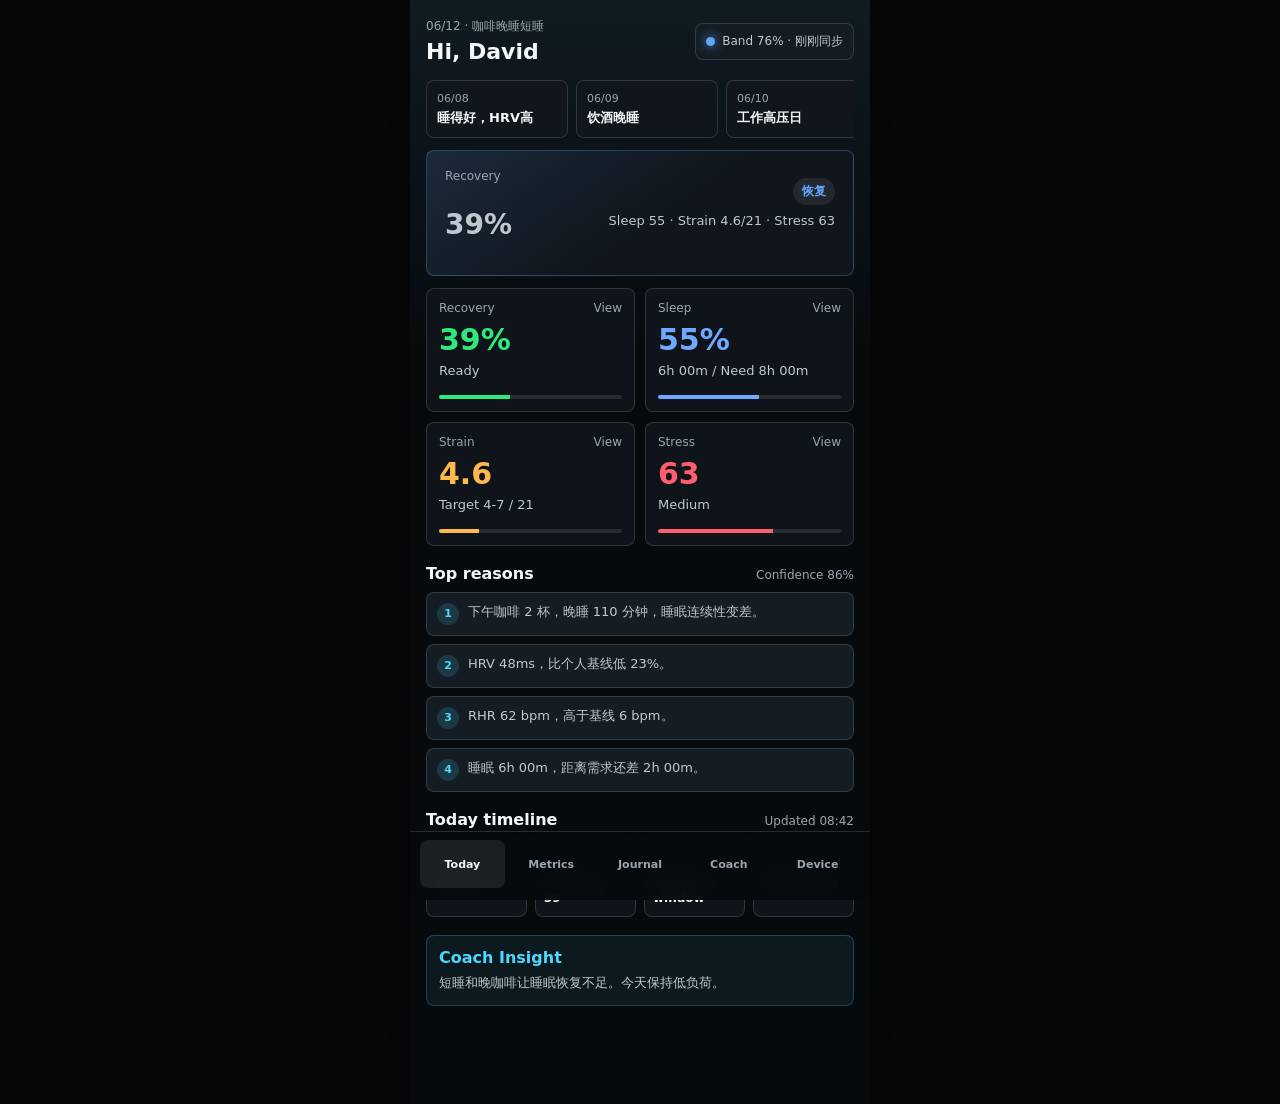
==== commit c13e9226: "Fix dark theme text colors" ====
--- a/index.html
+++ b/index.html
@@ -1 +1,51 @@
-<!doctype html><html lang='zh-CN'><head><meta charset='utf-8'><meta name='viewport' content='width=device-width,initial-scale=1'><title>Whoop-like Band App Demo</title><style>:root{--bg:#070a0d;--card:#10161c;--card2:#151c23;--line:rgba(244,247,248,.12);--text:#f4f7f8;--muted:#7e8a94;--soft:#a7b1ba;--rec:#2fea7b;--sleep:#6ea8ff;--strain:#ffb84d;--stress:#ff5e6c;--coach:#4dd7ff}*{box-sizing:border-box}body{margin:0;background:var(--bg);color:var(--text);font-family:system-ui,-apple-system,BlinkMacSystemFont,PingFang SC,Microsoft YaHei,sans-serif}.app{max-width:460px;min-height:100vh;margin:auto;background:linear-gradient(180deg,#111b22,#070a0d 360px);box-shadow:0 24px 80px rgba(0,0,0,.35)}.content{padding:18px 16px 96px}.top{display:flex;align-items:center;justify-content:space-between;gap:12px;margin-bottom:14px}.ey{margin:0 0 4px;color:var(--muted);font-size:12px}.top h1{margin:0;font-size:21px}.chip{display:flex;align-items:center;gap:7px;padding:9px 10px;border:1px solid var(--line);border-radius:8px;background:#151c23;color:var(--soft);font-size:12px;white-space:nowrap}.dot{width:9px;height:9px;border-radius:50%;display:inline-block;background:var(--sleep);box-shadow:0 0 10px currentColor}.green{background:var(--rec);color:var(--rec)}.yellow{background:#ffd15c;color:#ffd15c}.blue{background:#60a5fa;color:#60a5fa}.red{background:var(--stress);color:var(--stress)}.scenes{display:flex;gap:8px;overflow:auto;padding:2px 0 12px}.scene{flex:0 0 142px;min-height:58px;text-align:left;border:1px solid var(--line);border-radius:8px;background:#10161c;padding:9px 10px}.scene.on{border-color:rgba(77,215,255,.65);background:rgba(77,215,255,.1)}.date{display:block;color:var(--muted);font-size:11px}.name{display:block;margin-top:4px;font-size:13px;font-weight:680}.hero{padding:18px;border:1px solid rgba(96,165,250,.3);border-radius:8px;background:linear-gradient(145deg,rgba(96,165,250,.14),transparent 52%),var(--card)}.hero.push{border-color:rgba(47,234,123,.28);background:linear-gradient(145deg,rgba(47,234,123,.12),transparent 52%),var(--card)}.hero.maintain{border-color:rgba(255,209,92,.3);background:linear-gradient(145deg,rgba(255,209,92,.13),transparent 52%),var(--card)}.heroTop{display:flex;align-items:flex-start;justify-content:space-between;gap:12px}.lab{color:var(--muted);font-size:12px}.big{font-size:58px;line-height:.95;font-weight:780}.big span{font-size:21px;color:var(--soft)}.right{text-align:right}.pill{display:inline-flex;padding:5px 9px;border-radius:999px;background:rgba(244,247,248,.08);font-size:12px;font-weight:700}.pushText{color:var(--rec)}.maintainText{color:#ffd15c}.recoverText{color:#60a5fa}.copy{margin:14px 0 0;font-size:16px;line-height:1.45;font-weight:650}.sub{margin:6px 0 0;color:var(--soft);font-size:13px;line-height:1.45}.grid{display:grid;grid-template-columns:repeat(2,minmax(0,1fr));gap:10px;margin-top:12px}.card,.panel,.item{border:1px solid var(--line);border-radius:8px;background:rgba(16,22,28,.92);padding:12px}.card{min-height:112px}.row{display:flex;align-items:center;justify-content:space-between;gap:8px}.val{margin-top:10px;font-size:28px;line-height:1;font-weight:760}.bar{height:4px;border-radius:999px;background:rgba(244,247,248,.1);overflow:hidden;margin-top:12px}.fill{height:100%;background:currentColor}.rec{color:var(--rec)}.sleep{color:var(--sleep)}.strain{color:var(--strain)}.stress{color:var(--stress)}.sec{margin-top:18px}.head{display:flex;align-items:baseline;justify-content:space-between;margin-bottom:9px}.head h2{margin:0;font-size:15px}.meta{color:var(--muted);font-size:12px}.reason{display:grid;grid-template-columns:20px minmax(0,1fr);gap:8px;margin-top:8px;padding:10px;border:1px solid var(--line);border-radius:8px;background:#151c23}.idx{display:grid;place-items:center;width:20px;height:20px;border-radius:50%;background:rgba(77,215,255,.14);color:var(--coach);font-size:11px;font-weight:750}.txt{font-size:13px;line-height:1.38;color:var(--soft)}.timeline{display:grid;grid-template-columns:repeat(4,minmax(0,1fr));gap:8px}.step{min-height:70px;padding:10px 8px;border:1px solid var(--line);border-radius:8px;background:#10161c}.time{color:var(--muted);font-size:11px}.step b{display:block;margin-top:8px;font-size:12px;line-height:1.25}.ins{border-color:rgba(77,215,255,.24);background:rgba(77,215,255,.08)}.ins b{color:var(--coach);font-size:12px}.ins p{margin:8px 0 0;color:var(--soft);font-size:13px;line-height:1.45}.tabs,.nav{display:grid;grid-template-columns:repeat(5,minmax(0,1fr));gap:4px}.tabs{grid-template-columns:repeat(4,minmax(0,1fr));padding:4px;border:1px solid var(--line);border-radius:8px;background:#10161c}.tab,.nav button{border:0;border-radius:8px;background:transparent;color:var(--muted);font-size:12px;min-height:38px}.tab.on,.nav button.on{background:rgba(244,247,248,.08);color:var(--text)}.metricTop{display:flex;justify-content:space-between;gap:12px}.ring{width:92px;height:92px;border-radius:50%;display:grid;place-items:center;background:radial-gradient(circle at center,var(--card) 57%,transparent 58%),conic-gradient(currentColor calc(var(--v)*1%),rgba(244,247,248,.1) 0)}.ring strong{font-size:24px}.tiles{display:grid;grid-template-columns:repeat(2,minmax(0,1fr));gap:9px;margin-top:14px}.tile{min-height:74px;padding:10px;border:1px solid var(--line);border-radius:8px;background:#151c23}.tile strong{display:block;margin-top:7px;font-size:18px}.tile small{display:block;margin-top:5px;color:var(--soft);font-size:11px}.spark{display:grid;grid-template-columns:repeat(7,minmax(0,1fr));align-items:end;gap:5px;height:54px}.spark i{display:block;min-height:5px;border-radius:5px 5px 2px 2px;background:currentColor;opacity:.75}.tags{display:grid;grid-template-columns:repeat(2,minmax(0,1fr));gap:9px}.tag{min-height:44px;border:1px solid var(--line);border-radius:8px;background:#10161c;color:var(--soft);text-align:left;padding:10px}.tag.on{border-color:rgba(77,215,255,.62);background:rgba(77,215,255,.1);color:var(--text)}.kpis{display:grid;grid-template-columns:repeat(4,minmax(0,1fr));gap:8px}.kpi{min-height:64px;padding:9px;border:1px solid var(--line);border-radius:8px;background:#10161c}.kpi span{display:block;color:var(--muted);font-size:10px}.kpi strong{display:block;margin-top:7px;font-size:17px}.prompt{width:100%;min-height:42px;border:1px solid var(--line);border-radius:8px;background:#151c23;text-align:left;padding:10px 12px}.msg{margin-top:9px;border:1px solid rgba(77,215,255,.22);border-radius:8px;background:rgba(77,215,255,.08);padding:12px;color:var(--soft);font-size:13px;line-height:1.5;white-space:pre-line}.devgrid{display:grid;grid-template-columns:repeat(2,minmax(0,1fr));gap:9px}.stat{min-height:76px;padding:11px;border:1px solid var(--line);border-radius:8px;background:#151c23}.stat span{display:block;color:var(--muted);font-size:11px}.stat strong{display:block;margin-top:8px;font-size:18px}.set{display:flex;align-items:center;justify-content:space-between;gap:12px;min-height:52px;border-top:1px solid var(--line)}.set:first-child{border-top:0}.sw{width:46px;height:26px;border:1px solid var(--line);border-radius:999px;background:rgba(67,244,197,.18)}.nav{position:fixed;left:50%;bottom:0;transform:translateX(-50%);width:min(100%,460px);padding:8px 10px 12px;border-top:1px solid var(--line);background:rgba(7,10,13,.94);backdrop-filter:blur(14px)}.nav button{min-height:48px;font-size:11px;font-weight:680}.screen{display:none}.screen.on{display:block}@media(max-width:360px){.content{padding-left:12px;padding-right:12px}.big{font-size:50px}.timeline,.kpis{grid-template-columns:repeat(2,minmax(0,1fr))}.tags{grid-template-columns:1fr}}</style></head><body><main class='app'><section class='content'><header class='top'><div><p class='ey'><span id='topDate'>06/12</span> · <span id='topLabel'>咖啡晚睡短睡</span></p><h1>Hi, David</h1></div><div class='chip'><i id='lightDot' class='dot blue'></i><span>Band <span id='battery'>76</span>% · 刚刚同步</span></div></header><div id='scenes' class='scenes'></div><section id='today' class='screen on'><div id='hero' class='hero recover'><div class='heroTop'><div><div class='lab'>Recovery</div><div class='big'><span id='rBig'>39</span><span>%</span></div></div><div class='right'><span id='mode' class='pill recoverText'>恢复</span><p class='sub'>Sleep <span id='sSmall'>55</span> · Strain <span id='nSmall'>4.6</span>/21 · Stress <span id='xSmall'>63</span></p></div></div><p id='advice' class='copy'>今天优先恢复：睡眠不足拉低状态，白天轻活动，今晚提前进入 wind-down。</p><p id='lightText' class='sub'>呼吸灯：蓝色 · 慢呼吸 · 佩戴正常</p></div><div class='grid'><div class='card rec'><div class='row'><span class='lab'>Recovery</span><span class='lab'>View</span></div><div id='rCard' class='val'>39%</div><p class='sub'>Ready</p><div class='bar'><div id='rBar' class='fill' style='width:39%'></div></div></div><div class='card sleep'><div class='row'><span class='lab'>Sleep</span><span class='lab'>View</span></div><div id='sCard' class='val'>55%</div><p id='sleepLine' class='sub'>6h 00m / Need 8h 00m</p><div class='bar'><div id='sBar' class='fill' style='width:55%'></div></div></div><div class='card strain'><div class='row'><span class='lab'>Strain</span><span class='lab'>View</span></div><div id='nCard' class='val'>4.6</div><p id='targetLine' class='sub'>Target 4-7 / 21</p><div class='bar'><div id='nBar' class='fill' style='width:22%'></div></div></div><div class='card stress'><div class='row'><span class='lab'>Stress</span><span class='lab'>View</span></div><div id='xCard' class='val'>63</div><p id='stressLine' class='sub'>Medium</p><div class='bar'><div id='xBar' class='fill' style='width:63%'></div></div></div></div><section class='sec'><div class='head'><h2>Top reasons</h2><span class='meta'>Confidence 86%</span></div><div id='reasons'></div></section><section class='sec'><div class='head'><h2>Today timeline</h2><span class='meta'>Updated 08:42</span></div><div class='timeline'><div class='step'><span class='time'>07:08</span><b id='tl1'>Sleep 55</b></div><div class='step'><span class='time'>08:10</span><b id='tl2'>Recovery 39</b></div><div class='step'><span class='time'>14:00</span><b id='tl3'>Workout window</b></div><div class='step'><span class='time'>22:35</span><b>Wind-down</b></div></div></section><section class='sec panel ins'><b>Coach Insight</b><p id='insight'>短睡和晚咖啡让睡眠恢复不足。今天保持低负荷，下午 14:00 后停止咖啡因。</p></section></section><section id='metrics' class='screen'><div class='tabs'><button class='tab on' data-tab='Recovery'>Recovery</button><button class='tab' data-tab='Sleep'>Sleep</button><button class='tab' data-tab='Strain'>Strain</button><button class='tab' data-tab='Stress'>Stress</button></div><div class='sec panel'><div class='metricTop'><div><h2 id='metricTitle'>Recovery 39%</h2><p id='metricCopy' class='sub'>今日恢复偏低，训练降级。</p></div><div id='ring' class='ring rec' style='--v:39'><strong id='ringVal'>39</strong></div></div><div id='metricTiles' class='tiles'></div></div><section class='sec'><div class='head'><h2>7-day trends</h2><span class='meta'>当前日期高亮</span></div><div id='trends' class='panel'></div></section></section><section id='journal' class='screen'><div class='head'><h2>Today Journal</h2><span id='tagCount' class='meta'>3 selected</span></div><div id='tags' class='tags'></div><section class='sec panel'><b>Morning check-in</b><p id='journalText' class='sub'>能量偏低，今天不要用高刺激硬拉状态。</p></section><section class='sec panel ins'><b>Correlation</b><p id='corr'>下午咖啡与晚睡叠加，睡眠债扩大，今晚应提前停止咖啡因。</p></section></section><section id='coach' class='screen'><div class='kpis'><div class='kpi rec'><span>Recovery</span><strong id='coachR'>39</strong></div><div class='kpi sleep'><span>Sleep</span><strong id='coachS'>55</strong></div><div class='kpi strain'><span>Strain</span><strong id='coachN'>4.6</strong></div><div class='kpi stress'><span>Stress</span><strong id='coachX'>63</strong></div></div><section class='sec'><div class='head'><h2>Suggested prompts</h2></div><div class='list'><button class='prompt'>今天能练吗？</button><button class='prompt'>为什么恢复低？</button><button class='prompt'>今晚该几点睡？</button><button class='prompt'>压力为什么高？</button><button class='prompt'>饮酒/晚睡影响了什么？</button><button class='prompt'>过去 7 天趋势怎么看？</button></div></section><section class='sec'><div class='head'><h2>Chat</h2><span class='meta'>Data-backed</span></div><div id='chat' class='msg'>Coach\n今天是恢复状态。今天优先恢复：睡眠不足拉低状态，白天轻活动，今晚提前进入 wind-down。</div></section></section><section id='device' class='screen'><section class='dev'><div class='head'><h2>Band status</h2><span><i id='deviceDot' class='dot blue'></i></span></div><div class='devgrid'><div class='stat'><span>Battery</span><strong id='devBattery'>76%</strong><span>normal</span></div><div class='stat'><span>Sync</span><strong>刚刚同步</strong><span>24/7 data</span></div><div class='stat'><span>Wear</span><strong>佩戴正常</strong><span>skin contact</span></div><div class='stat'><span>Firmware</span><strong>1.2.8</strong><span>stable</span></div></div></section><section class='sec dev'><div class='set'><div><b>呼吸灯</b><small id='devLight'>蓝色 · 慢呼吸</small></div><button class='sw'></button></div><div class='set'><div><b>勿扰</b><small>23:00-07:00</small></div><button class='sw'></button></div><div class='set'><div><b>亮度</b><small>44%</small></div><input type='range' min='12' max='100' value='44'></div></section><section class='sec panel ins'><b>Light state</b><p>当前跟随今日建议。设备只用小状态点反馈连接、同步、高压力和恢复节奏。</p></section></section></section><nav class='nav'><button class='on' data-page='today'>Today</button><button data-page='metrics'>Metrics</button><button data-page='journal'>Journal</button><button data-page='coach'>Coach</button><button data-page='device'>Device</button></nav></main><script>const days=[{date:'2026-06-08',label:'睡得好，HRV高',r:86,s:91,n:28,n21:5.9,x:24,mode:'push',light:'green',sleep:'8h 25m',battery:82,tags:['早睡','无酒精'],reasons:['HRV 76ms，比个人基线高 +23%。','RHR 52 bpm，低于基线 4 bpm。','睡眠 8h 25m，已经覆盖个人需求。','Stress 24 较低，今天自主神经负担轻。']},{date:'2026-06-09',label:'饮酒晚睡',r:31,s:48,n:18,n21:3.8,x:71,mode:'recover',light:'blue',sleep:'5h 15m',battery:64,tags:['饮酒','晚睡','压力事件'],reasons:['Journal 记录 3 杯饮酒，叠加晚睡 140 分钟。','HRV 42ms，比个人基线低 32%。','RHR 64 bpm，高于基线 8 bpm。','睡眠 5h 15m，距离需求还差 2h 45m。']},{date:'2026-06-10',label:'工作高压日',r:58,s:76,n:35,n21:7.4,x:82,mode:'recover',light:'red',sleep:'7h 20m',battery:58,tags:['咖啡','压力事件','轻活动'],reasons:['压力事件等级 3，全天 Stress 已进入高压区间。','Stress 82 偏高，下午需要主动降档。','睡眠 7h 20m，距离需求还差 0h 40m。','RHR 58 bpm，高于基线 2 bpm。']},{date:'2026-06-11',label:'昨天重训后',r:49,s:72,n:84,n21:17.6,x:52,mode:'maintain',light:'yellow',sleep:'7h 10m',battery:73,tags:['训练','晚睡'],reasons:['昨日高负荷 activityLoad 118，身体还在消化训练刺激。','HRV 54ms，比个人基线低 13%。','RHR 60 bpm，高于基线 4 bpm。','睡眠 7h 10m，距离需求还差 0h 50m。']},{date:'2026-06-12',label:'咖啡晚睡短睡',r:39,s:55,n:22,n21:4.6,x:63,mode:'recover',light:'blue',sleep:'6h 00m',battery:76,tags:['咖啡','晚睡','压力事件'],reasons:['下午咖啡 2 杯，晚睡 110 分钟，睡眠连续性变差。','HRV 48ms，比个人基线低 23%。','RHR 62 bpm，高于基线 6 bpm。','睡眠 6h 00m，距离需求还差 2h 00m。']}];let cur=4,tab='Recovery';const $=id=>document.getElementById(id),label=m=>m==='push'?'冲':m==='maintain'?'稳住':'恢复',target=m=>m==='push'?'10-12':m==='maintain'?'8-11':'4-7',light=l=>({green:'绿色 · 快节奏',yellow:'黄色 · 中节奏',blue:'蓝色 · 慢呼吸',red:'红色 · 短脉冲'}[l]);function advice(d){if(d.mode==='push')return `今天适合冲：Recovery ${d.r}、Sleep ${d.s}，可以做中等偏高训练，目标 Strain 10-12。`;if(d.mode==='maintain')return `今天稳住：昨日负荷高，当前 Strain ${d.n21}/21，训练控制在中等强度。`;if(d.x>=80)return `今天优先恢复：Stress ${d.x} 已偏高，训练降到 Zone 2 以内，先把压力拉下来。`;return `今天优先恢复：睡眠不足拉低状态，白天轻活动，今晚提前进入 wind-down。`}function setDay(i){cur=i;const d=days[i];$('topDate').textContent=d.date.slice(5).replace('-','/');$('topLabel').textContent=d.label;$('battery').textContent=d.battery;$('devBattery').textContent=d.battery+'%';$('lightDot').className='dot '+d.light;$('deviceDot').className='dot '+d.light;$('hero').className='hero '+d.mode;$('rBig').textContent=d.r;$('mode').textContent=label(d.mode);$('mode').className='pill '+(d.mode==='push'?'pushText':d.mode==='maintain'?'maintainText':'recoverText');$('sSmall').textContent=d.s;$('nSmall').textContent=d.n21;$('xSmall').textContent=d.x;$('advice').textContent=advice(d);$('lightText').textContent='呼吸灯：'+light(d.light)+' · 佩戴正常';$('rCard').textContent=d.r+'%';$('sCard').textContent=d.s+'%';$('nCard').textContent=d.n21;$('xCard').textContent=d.x;$('sleepLine').textContent=d.sleep+' / Need 8h 00m';$('targetLine').textContent='Target '+target(d.mode)+' / 21';$('stressLine').textContent=d.x>=80?'High':d.x>55?'Medium':'Low';$('rBar').style.width=d.r+'%';$('sBar').style.width=d.s+'%';$('nBar').style.width=d.n+'%';$('xBar').style.width=d.x+'%';$('tl1').textContent='Sleep '+d.s;$('tl2').textContent='Recovery '+d.r;$('tl3').textContent=d.x>=80?'Downshift':'Workout window';$('insight').textContent=d.mode==='push'?'HRV 高于基线，RHR 更低，今天可做受控训练。':d.x>=80?'恢复不算最低，但压力已高。今天关键不是加练，而是降压。':d.n>80?'昨天训练负荷很高，今天保持移动即可。':'短睡和晚咖啡让睡眠恢复不足。今天保持低负荷。';$('reasons').innerHTML=d.reasons.map((r,i)=>`<div class='reason'><span class='idx'>${i+1}</span><span class='txt'>${r}</span></div>`).join('');document.querySelectorAll('.scene').forEach((b,j)=>b.classList.toggle('on',j===i));$('coachR').textContent=d.r;$('coachS').textContent=d.s;$('coachN').textContent=d.n21;$('coachX').textContent=d.x;$('devLight').textContent=light(d.light);renderTags(d);renderMetric();renderTrends();$('chat').textContent='Coach\n今天是'+label(d.mode)+'状态。'+advice(d)}function renderScenes(){scenes.innerHTML=days.map((d,i)=>`<button class='scene ${i===cur?'on':''}' onclick='setDay(${i})'><span class='date'>${d.date.slice(5).replace('-','/')}</span><span class='name'>${d.label}</span></button>`).join('')}function renderTags(d){const all=['饮酒','咖啡','晚睡','训练','轻活动','压力事件','午睡','拉伸'];tags.innerHTML=all.map(t=>`<button class='tag ${d.tags.includes(t)?'on':''}'>${t}</button>`).join('');tagCount.textContent=d.tags.length+' selected';corr.textContent=d.tags.includes('饮酒')?'饮酒 + 晚睡通常会压低 HRV、抬高 RHR。':d.tags.includes('咖啡')&&d.tags.includes('晚睡')?'下午咖啡与晚睡叠加，睡眠债扩大。':d.tags.includes('压力事件')?'压力事件会推高白天 Stress，训练建议会被降级。':'当前日志偏干净，恢复变化主要来自 HRV、RHR 和睡眠。'}function renderMetric(){const d=days[cur];metricTitle.textContent=tab+' '+(tab==='Strain'?d.n21:d[tab==='Recovery'?'r':tab==='Sleep'?'s':'x'])+(tab==='Strain'?' / 21':tab==='Stress'?'':'%');ringVal.textContent=tab==='Strain'?d.n21:d[tab==='Recovery'?'r':tab==='Sleep'?'s':'x'];ring.style.setProperty('--v',tab==='Strain'?Math.round(d.n21/21*100):d[tab==='Recovery'?'r':tab==='Sleep'?'s':'x']);metricCopy.textContent=tab==='Recovery'?advice(d):tab==='Sleep'?`${d.sleep} / Need 8h 00m，今晚提前收尾。`:tab==='Strain'?`目标 ${target(d.mode)} / 21，恢复决定今天负荷上限。`:`Stress ${d.x}，关注下午压力峰值。`;metricTiles.innerHTML=(tab==='Recovery'?[['HRV','62 ms','baseline aware'],['RHR','56 bpm','resting'],['Respiration','14.8/min','normal'],['Skin temp','normal','relative']]:tab==='Sleep'?[['Efficiency',d.s>70?'91%':'78%','sleep continuity'],['Latency',d.s<60?'28m':'14m','time to sleep'],['Deep sleep',d.s>70?'1h 32m':'0h 52m','recovery depth'],['Tonight',d.s<60?'23:00 前入睡':'23:10 前入睡','sleep plan']]:tab==='Strain'?[['Activity load',d.n,'0-100 demo scale'],['Peak HR',d.n>80?'184 bpm':'132 bpm','today max'],['Next move',d.mode==='push'?'45m Zone 2':'walk + stretch','training decision'],['Avoid',d.x>=80?'HIIT':'extra intervals','guardrail']]:[['Last spike',d.x>=80?'14:20':'16:40','short spike'],['Driver',d.x>=80?'work pressure':'sleep/load','from Journal'],['Intervention','2min downshift','breathing'],['Tonight','wind-down','reduce pressure']]).map(a=>`<div class='tile'><span class='lab'>${a[0]}</span><strong>${a[1]}</strong><small>${a[2]}</small></div>`).join('')}function renderTrends(){const base=[68,73,...days.map(d=>d.r)];trends.innerHTML='<div class=spark>'+base.map((v,i)=>`<i class='${i===cur+2?'now':''}' style='height:${v}%'></i>`).join('')+'</div>'}document.querySelectorAll('.nav button').forEach(b=>b.onclick=()=>{document.querySelectorAll('.nav button').forEach(x=>x.classList.remove('on'));b.classList.add('on');document.querySelectorAll('.screen').forEach(s=>s.classList.remove('on'));$(b.dataset.page).classList.add('on')});document.querySelectorAll('.tab').forEach(b=>b.onclick=()=>{document.querySelectorAll('.tab').forEach(x=>x.classList.remove('on'));b.classList.add('on');tab=b.dataset.tab;renderMetric()});document.querySelectorAll('.prompt').forEach(b=>b.onclick=()=>{const d=days[cur];chat.textContent='You\n'+b.textContent+'\n\nCoach\n'+(b.textContent.includes('练')?`今天不建议冲训练。依据：Recovery ${d.r}、Sleep ${d.s}、Stress ${d.x}。行动：散步、拉伸、提前睡。`:b.textContent.includes('睡')?`今晚建议 23:00 前入睡。依据：昨晚睡了 ${d.sleep}，需求 8h 00m。`:b.textContent.includes('压力')?`Stress 当前是 ${d.x}。先做 2min downshift breathing。`:b.textContent.includes('趋势')?`7 天趋势里当前 Recovery ${d.r}、Sleep ${d.s}、Strain ${d.n}、Stress ${d.x}。`:`恢复变化主要来自：${d.reasons[0]} ${d.reasons[1]}`)});renderScenes();setDay(4);</script></body></html>+<!doctype html>
+<html lang="zh-CN">
+<head>
+<meta charset="utf-8" />
+<meta name="viewport" content="width=device-width,initial-scale=1" />
+<title>Whoop-like Band App Demo</title>
+<style>
+:root{--bg:#070a0d;--panel:#10161c;--panel2:#151d24;--line:rgba(238,246,248,.14);--text:#f4f7f8;--muted:#9aa6af;--soft:#c0c8cf;--rec:#2fea7b;--sleep:#6ea8ff;--strain:#ffb84d;--stress:#ff5e6c;--coach:#4dd7ff}*{box-sizing:border-box}html,body{margin:0;min-height:100%;background:#050709;color:var(--text);font-family:system-ui,-apple-system,BlinkMacSystemFont,"PingFang SC","Microsoft YaHei",sans-serif}button,input{font:inherit;color:var(--text)}button{-webkit-text-fill-color:var(--text);appearance:none;cursor:pointer}button:focus-visible{outline:2px solid var(--coach);outline-offset:2px}.app{max-width:460px;min-height:100vh;margin:auto;background:linear-gradient(180deg,#101b22 0,#070a0d 360px);box-shadow:0 28px 90px rgba(0,0,0,.45)}.content{padding:18px 16px 98px}.top{display:flex;align-items:center;justify-content:space-between;gap:12px;margin-bottom:14px}.ey{margin:0 0 4px;color:var(--muted);font-size:12px}.top h1{margin:0;font-size:22px;letter-spacing:0}.chip{display:flex;align-items:center;gap:7px;padding:9px 10px;border:1px solid var(--line);border-radius:8px;background:rgba(21,29,36,.88);color:var(--soft);font-size:12px;white-space:nowrap}.dot{width:9px;height:9px;border-radius:50%;display:inline-block;background:var(--sleep);box-shadow:0 0 12px currentColor}.green{background:var(--rec);color:var(--rec)}.yellow{background:#ffd15c;color:#ffd15c}.blue{background:#60a5fa;color:#60a5fa}.red{background:var(--stress);color:var(--stress)}.scenes{display:flex;gap:8px;overflow:auto;padding:2px 0 12px}.scene{flex:0 0 142px;min-height:58px;text-align:left;border:1px solid var(--line);border-radius:8px;background:#10161c;padding:9px 10px;color:var(--text);-webkit-text-fill-color:var(--text)}.scene.on{border-color:rgba(77,215,255,.72);background:rgba(77,215,255,.11)}.date{display:block;color:var(--muted);-webkit-text-fill-color:var(--muted);font-size:11px}.name{display:block;margin-top:4px;color:var(--text);-webkit-text-fill-color:var(--text);font-size:13px;font-weight:700}.hero,.panel,.card,.tile,.reason,.step,.kpi,.stat{border:1px solid var(--line);border-radius:8px;background:rgba(16,22,28,.94)}.hero{padding:18px;border-color:rgba(96,165,250,.3);background:linear-gradient(145deg,rgba(96,165,250,.14),transparent 54%),var(--panel)}.hero.push{border-color:rgba(47,234,123,.3);background:linear-gradient(145deg,rgba(47,234,123,.13),transparent 54%),var(--panel)}.hero.maintain{border-color:rgba(255,209,92,.34);background:linear-gradient(145deg,rgba(255,209,92,.14),transparent 54%),var(--panel)}.heroTop,.row,.head,.metricTop,.set{display:flex;align-items:center;justify-content:space-between;gap:10px}.lab,.meta{color:var(--muted);font-size:12px}.big{margin-top:28px;font-size:28px;line-height:1;font-weight:800;color:var(--soft)}.right{text-align:right}.pill{display:inline-flex;padding:5px 9px;border-radius:999px;background:rgba(244,247,248,.08);font-size:12px;font-weight:800}.pushText{color:var(--rec);-webkit-text-fill-color:var(--rec)}.maintainText{color:#ffd15c;-webkit-text-fill-color:#ffd15c}.recoverText{color:#60a5fa;-webkit-text-fill-color:#60a5fa}.copy{margin:18px 0 0;font-size:16px;line-height:1.45;font-weight:750;color:var(--text)}.sub{margin:7px 0 0;color:var(--soft);font-size:13px;line-height:1.45}.grid{display:grid;grid-template-columns:repeat(2,minmax(0,1fr));gap:10px;margin-top:12px}.card{min-height:112px;padding:12px}.val{margin-top:10px;font-size:30px;line-height:1;font-weight:820}.bar{height:4px;border-radius:999px;background:rgba(244,247,248,.1);overflow:hidden;margin-top:14px}.fill{height:100%;background:currentColor}.rec{color:var(--rec)}.sleep{color:var(--sleep)}.strain{color:var(--strain)}.stress{color:var(--stress)}.sec{margin-top:18px}.head{align-items:baseline;margin-bottom:9px}.head h2{margin:0;font-size:16px}.reason{display:grid;grid-template-columns:22px minmax(0,1fr);gap:9px;margin-top:8px;padding:10px;background:#151d24}.idx{display:grid;place-items:center;width:22px;height:22px;border-radius:50%;background:rgba(77,215,255,.15);color:var(--coach);font-size:11px;font-weight:800}.txt{font-size:13px;line-height:1.4;color:var(--soft)}.timeline{display:grid;grid-template-columns:repeat(4,minmax(0,1fr));gap:8px}.step{min-height:70px;padding:10px 8px}.time{color:var(--muted);font-size:11px}.step b{display:block;margin-top:8px;font-size:12px;line-height:1.25}.panel{padding:12px}.ins{border-color:rgba(77,215,255,.24);background:rgba(77,215,255,.08)}.ins b{color:var(--coach)}.tabs{display:grid;grid-template-columns:repeat(4,minmax(0,1fr));gap:4px;padding:4px;border:1px solid var(--line);border-radius:8px;background:#10161c}.tab,.nav button{border:0;border-radius:8px;background:transparent;color:var(--muted);-webkit-text-fill-color:var(--muted);font-size:12px;font-weight:750;min-height:40px}.tab.on,.nav button.on{background:rgba(244,247,248,.09);color:var(--text);-webkit-text-fill-color:var(--text)}.metricTop{align-items:flex-start}.ring{width:92px;height:92px;flex:0 0 92px;border-radius:50%;display:grid;place-items:center;background:radial-gradient(circle at center,var(--panel) 57%,transparent 58%),conic-gradient(currentColor calc(var(--v)*1%),rgba(244,247,248,.1) 0)}.ring strong{font-size:24px}.tiles,.devgrid{display:grid;grid-template-columns:repeat(2,minmax(0,1fr));gap:9px;margin-top:14px}.tile,.kpi,.stat{min-height:74px;padding:10px;background:#151d24}.tile strong,.stat strong{display:block;margin-top:7px;font-size:18px}.tile small,.stat span,.set small{display:block;margin-top:5px;color:var(--muted);font-size:11px}.spark{display:grid;grid-template-columns:repeat(7,minmax(0,1fr));align-items:end;gap:6px;height:58px}.spark i{display:block;min-height:6px;border-radius:5px 5px 2px 2px;background:currentColor;opacity:.75}.spark i.now{opacity:1;box-shadow:0 0 12px currentColor}.tags{display:grid;grid-template-columns:repeat(2,minmax(0,1fr));gap:9px}.tag,.prompt{border:1px solid var(--line);border-radius:8px;background:#151d24;color:var(--soft);-webkit-text-fill-color:var(--soft);text-align:left}.tag{min-height:44px;padding:10px}.tag.on{border-color:rgba(77,215,255,.62);background:rgba(77,215,255,.1);color:var(--text);-webkit-text-fill-color:var(--text)}.kpis{display:grid;grid-template-columns:repeat(4,minmax(0,1fr));gap:8px}.kpi{min-height:64px;background:#10161c}.kpi span{display:block;color:var(--muted);font-size:10px}.kpi strong{display:block;margin-top:7px;font-size:17px}.prompt{width:100%;min-height:44px;margin-bottom:7px;padding:10px 12px;font-weight:650}.prompt:hover{border-color:rgba(77,215,255,.42)}.msg{margin-top:9px;border:1px solid rgba(77,215,255,.24);border-radius:8px;background:rgba(77,215,255,.08);padding:12px;color:var(--soft);font-size:13px;line-height:1.5;white-space:pre-line}.set{min-height:54px;border-top:1px solid var(--line)}.set:first-child{border-top:0}.sw{width:46px;height:26px;border:1px solid var(--line);border-radius:999px;background:rgba(47,234,123,.2);padding:0}.nav{position:fixed;left:50%;bottom:0;transform:translateX(-50%);width:min(100%,460px);display:grid;grid-template-columns:repeat(5,minmax(0,1fr));gap:4px;padding:8px 10px 12px;border-top:1px solid var(--line);background:rgba(7,10,13,.95);backdrop-filter:blur(14px)}.nav button{min-height:48px;font-size:11px}.screen{display:none}.screen.on{display:block}@media(max-width:360px){.content{padding-left:12px;padding-right:12px}.timeline,.kpis{grid-template-columns:repeat(2,minmax(0,1fr))}.tags{grid-template-columns:1fr}.scene{flex-basis:132px}.top{align-items:flex-start}.chip{font-size:11px}}
+</style>
+</head>
+<body>
+<main class="app">
+  <section class="content">
+    <header class="top"><div><p class="ey"><span id="topDate"></span> · <span id="topLabel"></span></p><h1>Hi, David</h1></div><div class="chip"><i id="lightDot" class="dot blue"></i><span>Band <span id="battery"></span>% · 刚刚同步</span></div></header>
+    <div id="scenes" class="scenes"></div>
+    <section id="today" class="screen on">
+      <div id="hero" class="hero"><div class="heroTop"><div><div class="lab">Recovery</div><div id="rBig" class="big"></div></div><div class="right"><span id="mode" class="pill"></span><p class="sub">Sleep <span id="sSmall"></span> · Strain <span id="nSmall"></span>/21 · Stress <span id="xSmall"></span></p></div></div><p id="advice" class="copy"></p><p id="lightText" class="sub"></p></div>
+      <div class="grid"><div class="card rec"><div class="row"><span class="lab">Recovery</span><span class="lab">View</span></div><div id="rCard" class="val"></div><p class="sub">Ready</p><div class="bar"><div id="rBar" class="fill"></div></div></div><div class="card sleep"><div class="row"><span class="lab">Sleep</span><span class="lab">View</span></div><div id="sCard" class="val"></div><p id="sleepLine" class="sub"></p><div class="bar"><div id="sBar" class="fill"></div></div></div><div class="card strain"><div class="row"><span class="lab">Strain</span><span class="lab">View</span></div><div id="nCard" class="val"></div><p id="targetLine" class="sub"></p><div class="bar"><div id="nBar" class="fill"></div></div></div><div class="card stress"><div class="row"><span class="lab">Stress</span><span class="lab">View</span></div><div id="xCard" class="val"></div><p id="stressLine" class="sub"></p><div class="bar"><div id="xBar" class="fill"></div></div></div></div>
+      <section class="sec"><div class="head"><h2>Top reasons</h2><span class="meta">Confidence 86%</span></div><div id="reasons"></div></section>
+      <section class="sec"><div class="head"><h2>Today timeline</h2><span class="meta">Updated 08:42</span></div><div class="timeline"><div class="step"><span class="time">07:08</span><b id="tl1"></b></div><div class="step"><span class="time">08:10</span><b id="tl2"></b></div><div class="step"><span class="time">14:00</span><b id="tl3"></b></div><div class="step"><span class="time">22:35</span><b>Wind-down</b></div></div></section>
+      <section class="sec panel ins"><b>Coach Insight</b><p id="insight" class="sub"></p></section>
+    </section>
+    <section id="metrics" class="screen"><div class="tabs"><button class="tab on" data-tab="Recovery">Recovery</button><button class="tab" data-tab="Sleep">Sleep</button><button class="tab" data-tab="Strain">Strain</button><button class="tab" data-tab="Stress">Stress</button></div><div class="sec panel"><div class="metricTop"><div><h2 id="metricTitle"></h2><p id="metricCopy" class="sub"></p></div><div id="ring" class="ring rec" style="--v:39"><strong id="ringVal"></strong></div></div><div id="metricTiles" class="tiles"></div></div><section class="sec"><div class="head"><h2>7-day trends</h2><span class="meta">当前日期高亮</span></div><div id="trends" class="panel"></div></section></section>
+    <section id="journal" class="screen"><div class="head"><h2>Today Journal</h2><span id="tagCount" class="meta"></span></div><div id="tags" class="tags"></div><section class="sec panel"><b>Morning check-in</b><p class="sub">行为日志会影响 Recovery、Sleep、Strain、Stress 的解释，而不是独立摆样子。</p></section><section class="sec panel ins"><b>Correlation</b><p id="corr" class="sub"></p></section></section>
+    <section id="coach" class="screen"><div class="kpis"><div class="kpi rec"><span>Recovery</span><strong id="coachR"></strong></div><div class="kpi sleep"><span>Sleep</span><strong id="coachS"></strong></div><div class="kpi strain"><span>Strain</span><strong id="coachN"></strong></div><div class="kpi stress"><span>Stress</span><strong id="coachX"></strong></div></div><section class="sec"><div class="head"><h2>Suggested prompts</h2></div><button class="prompt">今天能练吗？</button><button class="prompt">为什么恢复低？</button><button class="prompt">今晚该几点睡？</button><button class="prompt">压力为什么高？</button><button class="prompt">饮酒/晚睡影响了什么？</button><button class="prompt">过去 7 天趋势怎么看？</button></section><section class="sec"><div class="head"><h2>Chat</h2><span class="meta">Data-backed</span></div><div id="chat" class="msg"></div></section></section>
+    <section id="device" class="screen"><section class="panel"><div class="head"><h2>Band status</h2><span><i id="deviceDot" class="dot blue"></i></span></div><div class="devgrid"><div class="stat"><span>Battery</span><strong id="devBattery"></strong><span>normal</span></div><div class="stat"><span>Sync</span><strong>刚刚同步</strong><span>24/7 data</span></div><div class="stat"><span>Wear</span><strong>佩戴正常</strong><span>skin contact</span></div><div class="stat"><span>Firmware</span><strong>1.2.8</strong><span>stable</span></div></div></section><section class="sec panel"><div class="set"><div><b>呼吸灯</b><small id="devLight"></small></div><button class="sw" aria-label="breathing light"></button></div><div class="set"><div><b>勿扰</b><small>23:00-07:00</small></div><button class="sw" aria-label="dnd"></button></div><div class="set"><div><b>亮度</b><small>44%</small></div><input type="range" min="12" max="100" value="44" /></div></section><section class="sec panel ins"><b>Light state</b><p class="sub">呼吸灯只作为设备状态点，不抢 Recovery / Sleep / Strain / Stress 主线。</p></section></section>
+  </section>
+  <nav class="nav"><button class="on" data-page="today">Today</button><button data-page="metrics">Metrics</button><button data-page="journal">Journal</button><button data-page="coach">Coach</button><button data-page="device">Device</button></nav>
+</main>
+<script>
+const days=[
+{date:'06/08',label:'睡得好，HRV高',r:86,s:91,n:28,n21:5.9,x:24,mode:'push',light:'green',sleep:'8h 25m',battery:82,tags:['早睡','无酒精'],reasons:['HRV 76ms，比个人基线高 +23%。','RHR 52 bpm，低于基线 4 bpm。','睡眠 8h 25m，已覆盖个人需求。','Stress 24 较低，自主神经负担轻。']},
+{date:'06/09',label:'饮酒晚睡',r:31,s:48,n:18,n21:3.8,x:71,mode:'recover',light:'blue',sleep:'5h 15m',battery:64,tags:['饮酒','晚睡','压力事件'],reasons:['Journal 记录 3 杯饮酒，叠加晚睡 140 分钟。','HRV 42ms，比个人基线低 32%。','RHR 64 bpm，高于基线 8 bpm。','睡眠 5h 15m，距离需求还差 2h 45m。']},
+{date:'06/10',label:'工作高压日',r:58,s:76,n:35,n21:7.4,x:82,mode:'recover',light:'red',sleep:'7h 20m',battery:58,tags:['咖啡','压力事件','轻活动'],reasons:['压力事件等级 3，全天 Stress 进入高压区间。','Stress 82 偏高，下午需要主动降档。','睡眠 7h 20m，距离需求还差 0h 40m。','RHR 58 bpm，高于基线 2 bpm。']},
+{date:'06/11',label:'昨天重训后',r:49,s:72,n:84,n21:17.6,x:52,mode:'maintain',light:'yellow',sleep:'7h 10m',battery:73,tags:['训练','晚睡'],reasons:['昨日高负荷 activityLoad 118，身体还在消化训练刺激。','HRV 54ms，比个人基线低 13%。','RHR 60 bpm，高于基线 4 bpm。','睡眠 7h 10m，距离需求还差 0h 50m。']},
+{date:'06/12',label:'咖啡晚睡短睡',r:39,s:55,n:22,n21:4.6,x:63,mode:'recover',light:'blue',sleep:'6h 00m',battery:76,tags:['咖啡','晚睡','压力事件'],reasons:['下午咖啡 2 杯，晚睡 110 分钟，睡眠连续性变差。','HRV 48ms，比个人基线低 23%。','RHR 62 bpm，高于基线 6 bpm。','睡眠 6h 00m，距离需求还差 2h 00m。']}
+];
+let cur=4,tab='Recovery';const $=id=>document.getElementById(id);const modeName=m=>m==='push'?'冲':m==='maintain'?'稳住':'恢复';const target=m=>m==='push'?'10-12':m==='maintain'?'8-11':'4-7';const lightText=l=>({green:'绿色 · 快节奏',yellow:'黄色 · 中节奏',blue:'蓝色 · 慢呼吸',red:'红色 · 短脉冲'}[l]);
+function advice(d){if(d.mode==='push')return `今天适合冲：Recovery ${d.r}、Sleep ${d.s}，可以做中等偏高训练，目标 Strain 10-12。`;if(d.mode==='maintain')return `今天稳住：昨天负荷高，当前 Strain ${d.n21}/21，训练控制在中等强度。`;if(d.x>=80)return `今天优先恢复：Stress ${d.x} 已偏高，训练降到 Zone 2 以内，先把压力拉下来。`;return '今天优先恢复：睡眠不足拉低状态，白天轻活动，今晚提前进入 wind-down。'}
+function renderScenes(){scenes.innerHTML=days.map((d,i)=>`<button class="scene ${i===cur?'on':''}" onclick="setDay(${i})"><span class="date">${d.date}</span><span class="name">${d.label}</span></button>`).join('')}
+function setDay(i){cur=i;const d=days[i];topDate.textContent=d.date;topLabel.textContent=d.label;battery.textContent=d.battery;devBattery.textContent=d.battery+'%';lightDot.className='dot '+d.light;deviceDot.className='dot '+d.light;hero.className='hero '+d.mode;rBig.textContent=d.r+'%';mode.textContent=modeName(d.mode);mode.className='pill '+(d.mode==='push'?'pushText':d.mode==='maintain'?'maintainText':'recoverText');sSmall.textContent=d.s;nSmall.textContent=d.n21;xSmall.textContent=d.x;adviceEl=advice(d);advice.textContent=adviceEl;lightTextEl='呼吸灯：'+lightText(d.light)+' · 佩戴正常';lightText.textContent=lightTextEl;devLight.textContent=lightText(d.light);rCard.textContent=d.r+'%';sCard.textContent=d.s+'%';nCard.textContent=d.n21;xCard.textContent=d.x;sleepLine.textContent=d.sleep+' / Need 8h 00m';targetLine.textContent='Target '+target(d.mode)+' / 21';stressLine.textContent=d.x>=80?'High':d.x>55?'Medium':'Low';rBar.style.width=d.r+'%';sBar.style.width=d.s+'%';nBar.style.width=d.n+'%';xBar.style.width=d.x+'%';tl1.textContent='Sleep '+d.s;tl2.textContent='Recovery '+d.r;tl3.textContent=d.x>=80?'Downshift':'Workout window';insight.textContent=d.mode==='push'?'HRV 高于基线，RHR 更低，今天可以做受控训练。':d.x>=80?'恢复不算最低，但压力已高。今天关键不是加练，而是降压。':d.n>80?'昨天训练负荷很高，今天保持移动即可。':'短睡和晚咖啡让睡眠恢复不足。今天保持低负荷。';reasons.innerHTML=d.reasons.map((r,k)=>`<div class="reason"><span class="idx">${k+1}</span><span class="txt">${r}</span></div>`).join('');document.querySelectorAll('.scene').forEach((b,j)=>b.classList.toggle('on',j===i));coachR.textContent=d.r;coachS.textContent=d.s;coachN.textContent=d.n21;coachX.textContent=d.x;renderTags(d);renderMetric();renderTrends();chat.textContent='Coach\n今天是'+modeName(d.mode)+'状态。'+adviceEl}
+function renderTags(d){const all=['饮酒','咖啡','晚睡','训练','轻活动','压力事件','午睡','拉伸'];tags.innerHTML=all.map(t=>`<button class="tag ${d.tags.includes(t)?'on':''}">${t}</button>`).join('');tagCount.textContent=d.tags.length+' selected';corr.textContent=d.tags.includes('饮酒')?'饮酒 + 晚睡通常会压低 HRV、抬高 RHR。':d.tags.includes('咖啡')&&d.tags.includes('晚睡')?'下午咖啡与晚睡叠加，睡眠债扩大，今晚应提前停止咖啡因。':d.tags.includes('压力事件')?'压力事件会推高白天 Stress，训练建议会被降级。':'当前日志偏干净，恢复变化主要来自 HRV、RHR 和睡眠。'}
+function renderMetric(){const d=days[cur],value=tab==='Recovery'?d.r:tab==='Sleep'?d.s:tab==='Strain'?d.n21:d.x,percent=tab==='Strain'?Math.round(d.n21/21*100):value;metricTitle.textContent=tab+' '+value+(tab==='Strain'?' / 21':tab==='Stress'?'':'%');ringVal.textContent=value;ring.style.setProperty('--v',percent);ring.className='ring '+(tab==='Recovery'?'rec':tab==='Sleep'?'sleep':tab==='Strain'?'strain':'stress');metricCopy.textContent=tab==='Recovery'?advice(d):tab==='Sleep'?`${d.sleep} / Need 8h 00m，今晚提前收尾。`:tab==='Strain'?`目标 ${target(d.mode)} / 21，恢复决定今天负荷上限。`:`Stress ${d.x}，关注下午压力峰值。`;const tiles=tab==='Recovery'?[['HRV','62 ms','baseline aware'],['RHR','56 bpm','resting'],['Respiration','14.8/min','normal'],['Skin temp','normal','relative']]:tab==='Sleep'?[['Efficiency',d.s>70?'91%':'78%','sleep continuity'],['Latency',d.s<60?'28m':'14m','time to sleep'],['Deep sleep',d.s>70?'1h 32m':'0h 52m','recovery depth'],['Tonight',d.s<60?'23:00 前入睡':'23:10 前入睡','sleep plan']]:tab==='Strain'?[['Activity load',d.n,'0-100 demo scale'],['Peak HR',d.n>80?'184 bpm':'132 bpm','today max'],['Next move',d.mode==='push'?'45m Zone 2':'walk + stretch','training decision'],['Avoid',d.x>=80?'HIIT':'extra intervals','guardrail']]:[['Last spike',d.x>=80?'14:20':'16:40','short spike'],['Driver',d.x>=80?'work pressure':'sleep/load','from Journal'],['Intervention','2min downshift','breathing'],['Tonight','wind-down','reduce pressure']];metricTiles.innerHTML=tiles.map(a=>`<div class="tile"><span class="lab">${a[0]}</span><strong>${a[1]}</strong><small>${a[2]}</small></div>`).join('')}
+function renderTrends(){const v=[68,73,...days.map(d=>d.r)];trends.innerHTML='<div class="spark rec">'+v.map((x,i)=>`<i class="${i===cur+2?'now':''}" style="height:${x}%"></i>`).join('')+'</div>'}
+document.querySelectorAll('.nav button').forEach(b=>b.onclick=()=>{document.querySelectorAll('.nav button').forEach(x=>x.classList.remove('on'));b.classList.add('on');document.querySelectorAll('.screen').forEach(s=>s.classList.remove('on'));$(b.dataset.page).classList.add('on')});
+document.querySelectorAll('.tab').forEach(b=>b.onclick=()=>{document.querySelectorAll('.tab').forEach(x=>x.classList.remove('on'));b.classList.add('on');tab=b.dataset.tab;renderMetric()});
+document.querySelectorAll('.prompt').forEach(b=>b.onclick=()=>{const d=days[cur];chat.textContent='You\n'+b.textContent+'\n\nCoach\n'+(b.textContent.includes('练')?`今天不建议冲训练。依据：Recovery ${d.r}、Sleep ${d.s}、Stress ${d.x}。行动：散步、拉伸、提前睡。`:b.textContent.includes('睡')?`今晚建议 23:00 前入睡。依据：昨晚睡了 ${d.sleep}，需求 8h 00m。`:b.textContent.includes('压力')?`Stress 当前是 ${d.x}。先做 2min downshift breathing，把训练强度下调。`:b.textContent.includes('趋势')?`7 天趋势里当前 Recovery ${d.r}、Sleep ${d.s}、Strain ${d.n}、Stress ${d.x}。`:d.reasons[0]+' '+d.reasons[1])});
+renderScenes();setDay(4);
+</script>
+</body>
+</html>
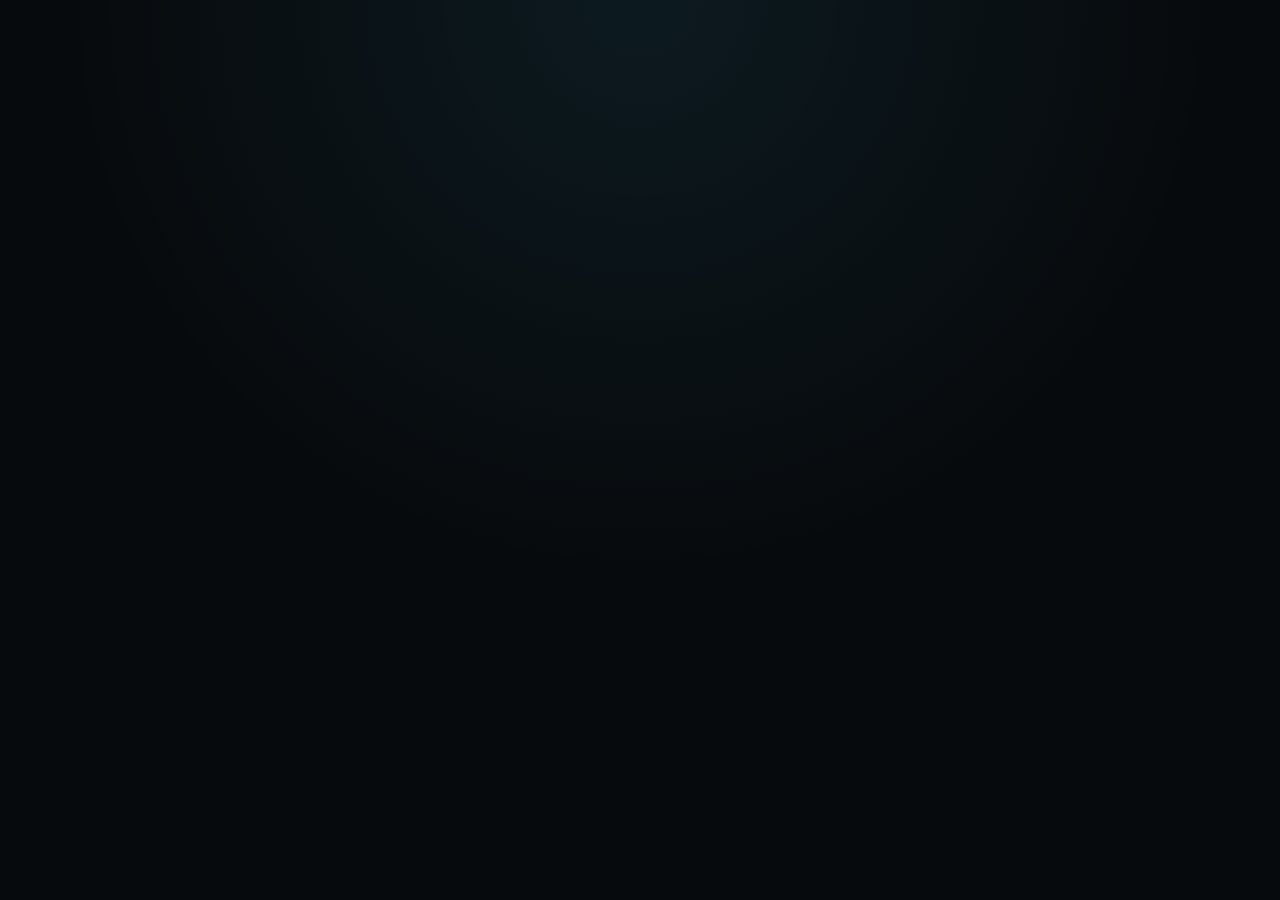
==== commit a1136f7a: "Use full demo entrypoint" ====
--- a/index.html
+++ b/index.html
@@ -1,51 +1,13 @@
 <!doctype html>
 <html lang="zh-CN">
-<head>
-<meta charset="utf-8" />
-<meta name="viewport" content="width=device-width,initial-scale=1" />
-<title>Whoop-like Band App Demo</title>
-<style>
-:root{--bg:#070a0d;--panel:#10161c;--panel2:#151d24;--line:rgba(238,246,248,.14);--text:#f4f7f8;--muted:#9aa6af;--soft:#c0c8cf;--rec:#2fea7b;--sleep:#6ea8ff;--strain:#ffb84d;--stress:#ff5e6c;--coach:#4dd7ff}*{box-sizing:border-box}html,body{margin:0;min-height:100%;background:#050709;color:var(--text);font-family:system-ui,-apple-system,BlinkMacSystemFont,"PingFang SC","Microsoft YaHei",sans-serif}button,input{font:inherit;color:var(--text)}button{-webkit-text-fill-color:var(--text);appearance:none;cursor:pointer}button:focus-visible{outline:2px solid var(--coach);outline-offset:2px}.app{max-width:460px;min-height:100vh;margin:auto;background:linear-gradient(180deg,#101b22 0,#070a0d 360px);box-shadow:0 28px 90px rgba(0,0,0,.45)}.content{padding:18px 16px 98px}.top{display:flex;align-items:center;justify-content:space-between;gap:12px;margin-bottom:14px}.ey{margin:0 0 4px;color:var(--muted);font-size:12px}.top h1{margin:0;font-size:22px;letter-spacing:0}.chip{display:flex;align-items:center;gap:7px;padding:9px 10px;border:1px solid var(--line);border-radius:8px;background:rgba(21,29,36,.88);color:var(--soft);font-size:12px;white-space:nowrap}.dot{width:9px;height:9px;border-radius:50%;display:inline-block;background:var(--sleep);box-shadow:0 0 12px currentColor}.green{background:var(--rec);color:var(--rec)}.yellow{background:#ffd15c;color:#ffd15c}.blue{background:#60a5fa;color:#60a5fa}.red{background:var(--stress);color:var(--stress)}.scenes{display:flex;gap:8px;overflow:auto;padding:2px 0 12px}.scene{flex:0 0 142px;min-height:58px;text-align:left;border:1px solid var(--line);border-radius:8px;background:#10161c;padding:9px 10px;color:var(--text);-webkit-text-fill-color:var(--text)}.scene.on{border-color:rgba(77,215,255,.72);background:rgba(77,215,255,.11)}.date{display:block;color:var(--muted);-webkit-text-fill-color:var(--muted);font-size:11px}.name{display:block;margin-top:4px;color:var(--text);-webkit-text-fill-color:var(--text);font-size:13px;font-weight:700}.hero,.panel,.card,.tile,.reason,.step,.kpi,.stat{border:1px solid var(--line);border-radius:8px;background:rgba(16,22,28,.94)}.hero{padding:18px;border-color:rgba(96,165,250,.3);background:linear-gradient(145deg,rgba(96,165,250,.14),transparent 54%),var(--panel)}.hero.push{border-color:rgba(47,234,123,.3);background:linear-gradient(145deg,rgba(47,234,123,.13),transparent 54%),var(--panel)}.hero.maintain{border-color:rgba(255,209,92,.34);background:linear-gradient(145deg,rgba(255,209,92,.14),transparent 54%),var(--panel)}.heroTop,.row,.head,.metricTop,.set{display:flex;align-items:center;justify-content:space-between;gap:10px}.lab,.meta{color:var(--muted);font-size:12px}.big{margin-top:28px;font-size:28px;line-height:1;font-weight:800;color:var(--soft)}.right{text-align:right}.pill{display:inline-flex;padding:5px 9px;border-radius:999px;background:rgba(244,247,248,.08);font-size:12px;font-weight:800}.pushText{color:var(--rec);-webkit-text-fill-color:var(--rec)}.maintainText{color:#ffd15c;-webkit-text-fill-color:#ffd15c}.recoverText{color:#60a5fa;-webkit-text-fill-color:#60a5fa}.copy{margin:18px 0 0;font-size:16px;line-height:1.45;font-weight:750;color:var(--text)}.sub{margin:7px 0 0;color:var(--soft);font-size:13px;line-height:1.45}.grid{display:grid;grid-template-columns:repeat(2,minmax(0,1fr));gap:10px;margin-top:12px}.card{min-height:112px;padding:12px}.val{margin-top:10px;font-size:30px;line-height:1;font-weight:820}.bar{height:4px;border-radius:999px;background:rgba(244,247,248,.1);overflow:hidden;margin-top:14px}.fill{height:100%;background:currentColor}.rec{color:var(--rec)}.sleep{color:var(--sleep)}.strain{color:var(--strain)}.stress{color:var(--stress)}.sec{margin-top:18px}.head{align-items:baseline;margin-bottom:9px}.head h2{margin:0;font-size:16px}.reason{display:grid;grid-template-columns:22px minmax(0,1fr);gap:9px;margin-top:8px;padding:10px;background:#151d24}.idx{display:grid;place-items:center;width:22px;height:22px;border-radius:50%;background:rgba(77,215,255,.15);color:var(--coach);font-size:11px;font-weight:800}.txt{font-size:13px;line-height:1.4;color:var(--soft)}.timeline{display:grid;grid-template-columns:repeat(4,minmax(0,1fr));gap:8px}.step{min-height:70px;padding:10px 8px}.time{color:var(--muted);font-size:11px}.step b{display:block;margin-top:8px;font-size:12px;line-height:1.25}.panel{padding:12px}.ins{border-color:rgba(77,215,255,.24);background:rgba(77,215,255,.08)}.ins b{color:var(--coach)}.tabs{display:grid;grid-template-columns:repeat(4,minmax(0,1fr));gap:4px;padding:4px;border:1px solid var(--line);border-radius:8px;background:#10161c}.tab,.nav button{border:0;border-radius:8px;background:transparent;color:var(--muted);-webkit-text-fill-color:var(--muted);font-size:12px;font-weight:750;min-height:40px}.tab.on,.nav button.on{background:rgba(244,247,248,.09);color:var(--text);-webkit-text-fill-color:var(--text)}.metricTop{align-items:flex-start}.ring{width:92px;height:92px;flex:0 0 92px;border-radius:50%;display:grid;place-items:center;background:radial-gradient(circle at center,var(--panel) 57%,transparent 58%),conic-gradient(currentColor calc(var(--v)*1%),rgba(244,247,248,.1) 0)}.ring strong{font-size:24px}.tiles,.devgrid{display:grid;grid-template-columns:repeat(2,minmax(0,1fr));gap:9px;margin-top:14px}.tile,.kpi,.stat{min-height:74px;padding:10px;background:#151d24}.tile strong,.stat strong{display:block;margin-top:7px;font-size:18px}.tile small,.stat span,.set small{display:block;margin-top:5px;color:var(--muted);font-size:11px}.spark{display:grid;grid-template-columns:repeat(7,minmax(0,1fr));align-items:end;gap:6px;height:58px}.spark i{display:block;min-height:6px;border-radius:5px 5px 2px 2px;background:currentColor;opacity:.75}.spark i.now{opacity:1;box-shadow:0 0 12px currentColor}.tags{display:grid;grid-template-columns:repeat(2,minmax(0,1fr));gap:9px}.tag,.prompt{border:1px solid var(--line);border-radius:8px;background:#151d24;color:var(--soft);-webkit-text-fill-color:var(--soft);text-align:left}.tag{min-height:44px;padding:10px}.tag.on{border-color:rgba(77,215,255,.62);background:rgba(77,215,255,.1);color:var(--text);-webkit-text-fill-color:var(--text)}.kpis{display:grid;grid-template-columns:repeat(4,minmax(0,1fr));gap:8px}.kpi{min-height:64px;background:#10161c}.kpi span{display:block;color:var(--muted);font-size:10px}.kpi strong{display:block;margin-top:7px;font-size:17px}.prompt{width:100%;min-height:44px;margin-bottom:7px;padding:10px 12px;font-weight:650}.prompt:hover{border-color:rgba(77,215,255,.42)}.msg{margin-top:9px;border:1px solid rgba(77,215,255,.24);border-radius:8px;background:rgba(77,215,255,.08);padding:12px;color:var(--soft);font-size:13px;line-height:1.5;white-space:pre-line}.set{min-height:54px;border-top:1px solid var(--line)}.set:first-child{border-top:0}.sw{width:46px;height:26px;border:1px solid var(--line);border-radius:999px;background:rgba(47,234,123,.2);padding:0}.nav{position:fixed;left:50%;bottom:0;transform:translateX(-50%);width:min(100%,460px);display:grid;grid-template-columns:repeat(5,minmax(0,1fr));gap:4px;padding:8px 10px 12px;border-top:1px solid var(--line);background:rgba(7,10,13,.95);backdrop-filter:blur(14px)}.nav button{min-height:48px;font-size:11px}.screen{display:none}.screen.on{display:block}@media(max-width:360px){.content{padding-left:12px;padding-right:12px}.timeline,.kpis{grid-template-columns:repeat(2,minmax(0,1fr))}.tags{grid-template-columns:1fr}.scene{flex-basis:132px}.top{align-items:flex-start}.chip{font-size:11px}}
-</style>
-</head>
-<body>
-<main class="app">
-  <section class="content">
-    <header class="top"><div><p class="ey"><span id="topDate"></span> · <span id="topLabel"></span></p><h1>Hi, David</h1></div><div class="chip"><i id="lightDot" class="dot blue"></i><span>Band <span id="battery"></span>% · 刚刚同步</span></div></header>
-    <div id="scenes" class="scenes"></div>
-    <section id="today" class="screen on">
-      <div id="hero" class="hero"><div class="heroTop"><div><div class="lab">Recovery</div><div id="rBig" class="big"></div></div><div class="right"><span id="mode" class="pill"></span><p class="sub">Sleep <span id="sSmall"></span> · Strain <span id="nSmall"></span>/21 · Stress <span id="xSmall"></span></p></div></div><p id="advice" class="copy"></p><p id="lightText" class="sub"></p></div>
-      <div class="grid"><div class="card rec"><div class="row"><span class="lab">Recovery</span><span class="lab">View</span></div><div id="rCard" class="val"></div><p class="sub">Ready</p><div class="bar"><div id="rBar" class="fill"></div></div></div><div class="card sleep"><div class="row"><span class="lab">Sleep</span><span class="lab">View</span></div><div id="sCard" class="val"></div><p id="sleepLine" class="sub"></p><div class="bar"><div id="sBar" class="fill"></div></div></div><div class="card strain"><div class="row"><span class="lab">Strain</span><span class="lab">View</span></div><div id="nCard" class="val"></div><p id="targetLine" class="sub"></p><div class="bar"><div id="nBar" class="fill"></div></div></div><div class="card stress"><div class="row"><span class="lab">Stress</span><span class="lab">View</span></div><div id="xCard" class="val"></div><p id="stressLine" class="sub"></p><div class="bar"><div id="xBar" class="fill"></div></div></div></div>
-      <section class="sec"><div class="head"><h2>Top reasons</h2><span class="meta">Confidence 86%</span></div><div id="reasons"></div></section>
-      <section class="sec"><div class="head"><h2>Today timeline</h2><span class="meta">Updated 08:42</span></div><div class="timeline"><div class="step"><span class="time">07:08</span><b id="tl1"></b></div><div class="step"><span class="time">08:10</span><b id="tl2"></b></div><div class="step"><span class="time">14:00</span><b id="tl3"></b></div><div class="step"><span class="time">22:35</span><b>Wind-down</b></div></div></section>
-      <section class="sec panel ins"><b>Coach Insight</b><p id="insight" class="sub"></p></section>
-    </section>
-    <section id="metrics" class="screen"><div class="tabs"><button class="tab on" data-tab="Recovery">Recovery</button><button class="tab" data-tab="Sleep">Sleep</button><button class="tab" data-tab="Strain">Strain</button><button class="tab" data-tab="Stress">Stress</button></div><div class="sec panel"><div class="metricTop"><div><h2 id="metricTitle"></h2><p id="metricCopy" class="sub"></p></div><div id="ring" class="ring rec" style="--v:39"><strong id="ringVal"></strong></div></div><div id="metricTiles" class="tiles"></div></div><section class="sec"><div class="head"><h2>7-day trends</h2><span class="meta">当前日期高亮</span></div><div id="trends" class="panel"></div></section></section>
-    <section id="journal" class="screen"><div class="head"><h2>Today Journal</h2><span id="tagCount" class="meta"></span></div><div id="tags" class="tags"></div><section class="sec panel"><b>Morning check-in</b><p class="sub">行为日志会影响 Recovery、Sleep、Strain、Stress 的解释，而不是独立摆样子。</p></section><section class="sec panel ins"><b>Correlation</b><p id="corr" class="sub"></p></section></section>
-    <section id="coach" class="screen"><div class="kpis"><div class="kpi rec"><span>Recovery</span><strong id="coachR"></strong></div><div class="kpi sleep"><span>Sleep</span><strong id="coachS"></strong></div><div class="kpi strain"><span>Strain</span><strong id="coachN"></strong></div><div class="kpi stress"><span>Stress</span><strong id="coachX"></strong></div></div><section class="sec"><div class="head"><h2>Suggested prompts</h2></div><button class="prompt">今天能练吗？</button><button class="prompt">为什么恢复低？</button><button class="prompt">今晚该几点睡？</button><button class="prompt">压力为什么高？</button><button class="prompt">饮酒/晚睡影响了什么？</button><button class="prompt">过去 7 天趋势怎么看？</button></section><section class="sec"><div class="head"><h2>Chat</h2><span class="meta">Data-backed</span></div><div id="chat" class="msg"></div></section></section>
-    <section id="device" class="screen"><section class="panel"><div class="head"><h2>Band status</h2><span><i id="deviceDot" class="dot blue"></i></span></div><div class="devgrid"><div class="stat"><span>Battery</span><strong id="devBattery"></strong><span>normal</span></div><div class="stat"><span>Sync</span><strong>刚刚同步</strong><span>24/7 data</span></div><div class="stat"><span>Wear</span><strong>佩戴正常</strong><span>skin contact</span></div><div class="stat"><span>Firmware</span><strong>1.2.8</strong><span>stable</span></div></div></section><section class="sec panel"><div class="set"><div><b>呼吸灯</b><small id="devLight"></small></div><button class="sw" aria-label="breathing light"></button></div><div class="set"><div><b>勿扰</b><small>23:00-07:00</small></div><button class="sw" aria-label="dnd"></button></div><div class="set"><div><b>亮度</b><small>44%</small></div><input type="range" min="12" max="100" value="44" /></div></section><section class="sec panel ins"><b>Light state</b><p class="sub">呼吸灯只作为设备状态点，不抢 Recovery / Sleep / Strain / Stress 主线。</p></section></section>
-  </section>
-  <nav class="nav"><button class="on" data-page="today">Today</button><button data-page="metrics">Metrics</button><button data-page="journal">Journal</button><button data-page="coach">Coach</button><button data-page="device">Device</button></nav>
-</main>
-<script>
-const days=[
-{date:'06/08',label:'睡得好，HRV高',r:86,s:91,n:28,n21:5.9,x:24,mode:'push',light:'green',sleep:'8h 25m',battery:82,tags:['早睡','无酒精'],reasons:['HRV 76ms，比个人基线高 +23%。','RHR 52 bpm，低于基线 4 bpm。','睡眠 8h 25m，已覆盖个人需求。','Stress 24 较低，自主神经负担轻。']},
-{date:'06/09',label:'饮酒晚睡',r:31,s:48,n:18,n21:3.8,x:71,mode:'recover',light:'blue',sleep:'5h 15m',battery:64,tags:['饮酒','晚睡','压力事件'],reasons:['Journal 记录 3 杯饮酒，叠加晚睡 140 分钟。','HRV 42ms，比个人基线低 32%。','RHR 64 bpm，高于基线 8 bpm。','睡眠 5h 15m，距离需求还差 2h 45m。']},
-{date:'06/10',label:'工作高压日',r:58,s:76,n:35,n21:7.4,x:82,mode:'recover',light:'red',sleep:'7h 20m',battery:58,tags:['咖啡','压力事件','轻活动'],reasons:['压力事件等级 3，全天 Stress 进入高压区间。','Stress 82 偏高，下午需要主动降档。','睡眠 7h 20m，距离需求还差 0h 40m。','RHR 58 bpm，高于基线 2 bpm。']},
-{date:'06/11',label:'昨天重训后',r:49,s:72,n:84,n21:17.6,x:52,mode:'maintain',light:'yellow',sleep:'7h 10m',battery:73,tags:['训练','晚睡'],reasons:['昨日高负荷 activityLoad 118，身体还在消化训练刺激。','HRV 54ms，比个人基线低 13%。','RHR 60 bpm，高于基线 4 bpm。','睡眠 7h 10m，距离需求还差 0h 50m。']},
-{date:'06/12',label:'咖啡晚睡短睡',r:39,s:55,n:22,n21:4.6,x:63,mode:'recover',light:'blue',sleep:'6h 00m',battery:76,tags:['咖啡','晚睡','压力事件'],reasons:['下午咖啡 2 杯，晚睡 110 分钟，睡眠连续性变差。','HRV 48ms，比个人基线低 23%。','RHR 62 bpm，高于基线 6 bpm。','睡眠 6h 00m，距离需求还差 2h 00m。']}
-];
-let cur=4,tab='Recovery';const $=id=>document.getElementById(id);const modeName=m=>m==='push'?'冲':m==='maintain'?'稳住':'恢复';const target=m=>m==='push'?'10-12':m==='maintain'?'8-11':'4-7';const lightText=l=>({green:'绿色 · 快节奏',yellow:'黄色 · 中节奏',blue:'蓝色 · 慢呼吸',red:'红色 · 短脉冲'}[l]);
-function advice(d){if(d.mode==='push')return `今天适合冲：Recovery ${d.r}、Sleep ${d.s}，可以做中等偏高训练，目标 Strain 10-12。`;if(d.mode==='maintain')return `今天稳住：昨天负荷高，当前 Strain ${d.n21}/21，训练控制在中等强度。`;if(d.x>=80)return `今天优先恢复：Stress ${d.x} 已偏高，训练降到 Zone 2 以内，先把压力拉下来。`;return '今天优先恢复：睡眠不足拉低状态，白天轻活动，今晚提前进入 wind-down。'}
-function renderScenes(){scenes.innerHTML=days.map((d,i)=>`<button class="scene ${i===cur?'on':''}" onclick="setDay(${i})"><span class="date">${d.date}</span><span class="name">${d.label}</span></button>`).join('')}
-function setDay(i){cur=i;const d=days[i];topDate.textContent=d.date;topLabel.textContent=d.label;battery.textContent=d.battery;devBattery.textContent=d.battery+'%';lightDot.className='dot '+d.light;deviceDot.className='dot '+d.light;hero.className='hero '+d.mode;rBig.textContent=d.r+'%';mode.textContent=modeName(d.mode);mode.className='pill '+(d.mode==='push'?'pushText':d.mode==='maintain'?'maintainText':'recoverText');sSmall.textContent=d.s;nSmall.textContent=d.n21;xSmall.textContent=d.x;adviceEl=advice(d);advice.textContent=adviceEl;lightTextEl='呼吸灯：'+lightText(d.light)+' · 佩戴正常';lightText.textContent=lightTextEl;devLight.textContent=lightText(d.light);rCard.textContent=d.r+'%';sCard.textContent=d.s+'%';nCard.textContent=d.n21;xCard.textContent=d.x;sleepLine.textContent=d.sleep+' / Need 8h 00m';targetLine.textContent='Target '+target(d.mode)+' / 21';stressLine.textContent=d.x>=80?'High':d.x>55?'Medium':'Low';rBar.style.width=d.r+'%';sBar.style.width=d.s+'%';nBar.style.width=d.n+'%';xBar.style.width=d.x+'%';tl1.textContent='Sleep '+d.s;tl2.textContent='Recovery '+d.r;tl3.textContent=d.x>=80?'Downshift':'Workout window';insight.textContent=d.mode==='push'?'HRV 高于基线，RHR 更低，今天可以做受控训练。':d.x>=80?'恢复不算最低，但压力已高。今天关键不是加练，而是降压。':d.n>80?'昨天训练负荷很高，今天保持移动即可。':'短睡和晚咖啡让睡眠恢复不足。今天保持低负荷。';reasons.innerHTML=d.reasons.map((r,k)=>`<div class="reason"><span class="idx">${k+1}</span><span class="txt">${r}</span></div>`).join('');document.querySelectorAll('.scene').forEach((b,j)=>b.classList.toggle('on',j===i));coachR.textContent=d.r;coachS.textContent=d.s;coachN.textContent=d.n21;coachX.textContent=d.x;renderTags(d);renderMetric();renderTrends();chat.textContent='Coach\n今天是'+modeName(d.mode)+'状态。'+adviceEl}
-function renderTags(d){const all=['饮酒','咖啡','晚睡','训练','轻活动','压力事件','午睡','拉伸'];tags.innerHTML=all.map(t=>`<button class="tag ${d.tags.includes(t)?'on':''}">${t}</button>`).join('');tagCount.textContent=d.tags.length+' selected';corr.textContent=d.tags.includes('饮酒')?'饮酒 + 晚睡通常会压低 HRV、抬高 RHR。':d.tags.includes('咖啡')&&d.tags.includes('晚睡')?'下午咖啡与晚睡叠加，睡眠债扩大，今晚应提前停止咖啡因。':d.tags.includes('压力事件')?'压力事件会推高白天 Stress，训练建议会被降级。':'当前日志偏干净，恢复变化主要来自 HRV、RHR 和睡眠。'}
-function renderMetric(){const d=days[cur],value=tab==='Recovery'?d.r:tab==='Sleep'?d.s:tab==='Strain'?d.n21:d.x,percent=tab==='Strain'?Math.round(d.n21/21*100):value;metricTitle.textContent=tab+' '+value+(tab==='Strain'?' / 21':tab==='Stress'?'':'%');ringVal.textContent=value;ring.style.setProperty('--v',percent);ring.className='ring '+(tab==='Recovery'?'rec':tab==='Sleep'?'sleep':tab==='Strain'?'strain':'stress');metricCopy.textContent=tab==='Recovery'?advice(d):tab==='Sleep'?`${d.sleep} / Need 8h 00m，今晚提前收尾。`:tab==='Strain'?`目标 ${target(d.mode)} / 21，恢复决定今天负荷上限。`:`Stress ${d.x}，关注下午压力峰值。`;const tiles=tab==='Recovery'?[['HRV','62 ms','baseline aware'],['RHR','56 bpm','resting'],['Respiration','14.8/min','normal'],['Skin temp','normal','relative']]:tab==='Sleep'?[['Efficiency',d.s>70?'91%':'78%','sleep continuity'],['Latency',d.s<60?'28m':'14m','time to sleep'],['Deep sleep',d.s>70?'1h 32m':'0h 52m','recovery depth'],['Tonight',d.s<60?'23:00 前入睡':'23:10 前入睡','sleep plan']]:tab==='Strain'?[['Activity load',d.n,'0-100 demo scale'],['Peak HR',d.n>80?'184 bpm':'132 bpm','today max'],['Next move',d.mode==='push'?'45m Zone 2':'walk + stretch','training decision'],['Avoid',d.x>=80?'HIIT':'extra intervals','guardrail']]:[['Last spike',d.x>=80?'14:20':'16:40','short spike'],['Driver',d.x>=80?'work pressure':'sleep/load','from Journal'],['Intervention','2min downshift','breathing'],['Tonight','wind-down','reduce pressure']];metricTiles.innerHTML=tiles.map(a=>`<div class="tile"><span class="lab">${a[0]}</span><strong>${a[1]}</strong><small>${a[2]}</small></div>`).join('')}
-function renderTrends(){const v=[68,73,...days.map(d=>d.r)];trends.innerHTML='<div class="spark rec">'+v.map((x,i)=>`<i class="${i===cur+2?'now':''}" style="height:${x}%"></i>`).join('')+'</div>'}
-document.querySelectorAll('.nav button').forEach(b=>b.onclick=()=>{document.querySelectorAll('.nav button').forEach(x=>x.classList.remove('on'));b.classList.add('on');document.querySelectorAll('.screen').forEach(s=>s.classList.remove('on'));$(b.dataset.page).classList.add('on')});
-document.querySelectorAll('.tab').forEach(b=>b.onclick=()=>{document.querySelectorAll('.tab').forEach(x=>x.classList.remove('on'));b.classList.add('on');tab=b.dataset.tab;renderMetric()});
-document.querySelectorAll('.prompt').forEach(b=>b.onclick=()=>{const d=days[cur];chat.textContent='You\n'+b.textContent+'\n\nCoach\n'+(b.textContent.includes('练')?`今天不建议冲训练。依据：Recovery ${d.r}、Sleep ${d.s}、Stress ${d.x}。行动：散步、拉伸、提前睡。`:b.textContent.includes('睡')?`今晚建议 23:00 前入睡。依据：昨晚睡了 ${d.sleep}，需求 8h 00m。`:b.textContent.includes('压力')?`Stress 当前是 ${d.x}。先做 2min downshift breathing，把训练强度下调。`:b.textContent.includes('趋势')?`7 天趋势里当前 Recovery ${d.r}、Sleep ${d.s}、Strain ${d.n}、Stress ${d.x}。`:d.reasons[0]+' '+d.reasons[1])});
-renderScenes();setDay(4);
-</script>
-</body>
+  <head>
+    <meta charset="UTF-8" />
+    <meta name="viewport" content="width=device-width, initial-scale=1.0" />
+    <title>Whoop-like Band App Demo</title>
+    <link rel="stylesheet" href="./styles.css" />
+  </head>
+  <body>
+    <div id="app"></div>
+    <script src="./app.js" defer></script>
+  </body>
 </html>
--- a/styles.css
+++ b/styles.css
@@ -0,0 +1 @@
+:root{--bg:#070a0d;--panel:#10161c;--panel2:#151c23;--line:rgba(244,247,248,.12);--text:#f4f7f8;--muted:#87939d;--soft:#b4bec7;--recovery:#2fea7b;--sleep:#6ea8ff;--strain:#ffb84d;--stress:#ff5e6c;--coach:#4dd7ff;--device:#43f4c5;--yellow:#ffd15c;--blue:#60a5fa;--red:#ff5e6c;--green:#2fea7b;color-scheme:dark;font-family:Inter,system-ui,-apple-system,BlinkMacSystemFont,"PingFang SC","Microsoft YaHei",sans-serif}*{box-sizing:border-box}body{margin:0;min-height:100%;background:radial-gradient(circle at 50% 0%,rgba(77,215,255,.08),transparent 36rem),var(--bg);color:var(--text)}button,input{font:inherit;color:var(--text)}button{appearance:none;-webkit-text-fill-color:currentColor}#app{min-height:100vh}.app-shell{width:min(100%,460px);min-height:100vh;margin:0 auto;background:linear-gradient(180deg,rgba(16,22,28,.78),rgba(7,10,13,.98) 24rem),var(--bg);box-shadow:0 24px 80px rgba(0,0,0,.38);overflow-x:hidden}.content{padding:18px 16px 98px}.topbar,.hero-top,.metric-row,.section-header,.metric-hero-head,.setting-row{display:flex;align-items:center;justify-content:space-between;gap:12px}.topbar{margin-bottom:14px}.eyebrow{margin:0 0 3px;color:var(--muted);font-size:12px}.topbar h1{margin:0;font-size:21px}.band-chip{display:flex;align-items:center;gap:7px;padding:9px 10px;border:1px solid var(--line);border-radius:8px;background:rgba(21,28,35,.82);color:var(--soft);font-size:12px;white-space:nowrap}.light-dot{width:9px;height:9px;border-radius:50%;background:var(--device);box-shadow:0 0 10px currentColor;color:var(--device)}.green{background:var(--green);color:var(--green)}.yellow{background:var(--yellow);color:var(--yellow)}.blue{background:var(--blue);color:var(--blue)}.red{background:var(--red);color:var(--red)}.grey{background:#8a8f98;color:#8a8f98;box-shadow:none}.scene-strip{display:flex;gap:8px;overflow-x:auto;padding:2px 0 12px;scrollbar-width:none}.scene-button{flex:0 0 142px;min-height:58px;text-align:left;border:1px solid var(--line);border-radius:8px;background:rgba(16,22,28,.92);padding:9px 10px;color:var(--text);-webkit-text-fill-color:var(--text)}.scene-button.is-active{border-color:rgba(77,215,255,.66);background:rgba(77,215,255,.1)}.scene-date{display:block;color:var(--muted);-webkit-text-fill-color:var(--muted);font-size:11px}.scene-name{display:block;margin-top:4px;font-size:13px;font-weight:680}.hero,.metric-card,.reason,.timeline-step,.metric-hero,.detail-tile,.trend-card,.journal-item,.coach-kpi,.coach-message,.device-card,.device-stat{border:1px solid var(--line);border-radius:8px;background:rgba(16,22,28,.9)}.hero{padding:18px;border-color:rgba(47,234,123,.24);background:linear-gradient(145deg,rgba(47,234,123,.1),transparent 46%),var(--panel)}.hero.recover{border-color:rgba(96,165,250,.3);background:linear-gradient(145deg,rgba(96,165,250,.13),transparent 48%),var(--panel)}.hero.maintain{border-color:rgba(255,209,92,.28);background:linear-gradient(145deg,rgba(255,209,92,.12),transparent 48%),var(--panel)}.hero-top{align-items:flex-start}.score-label,.metric-title,.detail-label,.section-meta,.message-role,.device-stat span,.setting-label span{color:var(--muted);font-size:12px}.score-number{margin-top:2px;font-size:58px;line-height:.95;font-weight:780}.score-number span{font-size:21px;color:var(--soft)}.readiness{text-align:right}.state-pill{display:inline-flex;min-height:28px;padding:5px 9px;border-radius:999px;background:rgba(244,247,248,.08);font-size:12px;font-weight:700}.state-pill.push{color:var(--green)}.state-pill.maintain{color:var(--yellow)}.state-pill.recover{color:var(--blue)}.hero-copy{margin:18px 0 0;font-size:16px;line-height:1.45;font-weight:680}.hero-subcopy,.metric-detail,.reason-text,.message-copy,.journal-copy,.insight p{color:var(--soft);font-size:13px;line-height:1.45}.quick-grid,.detail-grid,.device-grid{display:grid;grid-template-columns:repeat(2,minmax(0,1fr));gap:10px;margin-top:12px}.metric-card{overflow:hidden}.metric-card button{width:100%;min-height:112px;padding:12px;border:0;background:transparent;text-align:left;color:var(--text);-webkit-text-fill-color:var(--text)}.metric-value{margin-top:11px;font-size:30px;font-weight:760}.mini-bar{height:4px;margin-top:14px;border-radius:999px;background:rgba(244,247,248,.1);overflow:hidden}.mini-bar-fill{height:100%;width:calc(var(--value)*1%);background:currentColor}.color-recovery{color:var(--recovery)}.color-sleep{color:var(--sleep)}.color-strain{color:var(--strain)}.color-stress{color:var(--stress)}.section{margin-top:18px}.section-title{margin:0;font-size:16px}.reason-list,.prompt-grid,.chat-list,.zone-list,.trend-grid{display:grid;gap:8px}.reason{display:grid;grid-template-columns:22px 1fr;gap:9px;padding:10px}.reason-index{display:grid;place-items:center;width:22px;height:22px;border-radius:50%;background:rgba(77,215,255,.14);color:var(--coach);font-size:11px;font-weight:760}.timeline{display:grid;grid-template-columns:repeat(4,minmax(0,1fr));gap:8px}.timeline-step{min-height:70px;padding:10px 8px}.timeline-time{color:var(--muted);font-size:11px}.timeline-label{margin-top:8px;font-size:12px;font-weight:650}.insight{padding:12px;border:1px solid rgba(77,215,255,.22);border-radius:8px;background:rgba(77,215,255,.08)}.insight-title{color:var(--coach);font-size:12px;font-weight:760}.tabs{display:grid;grid-template-columns:repeat(4,1fr);gap:4px;padding:4px;border:1px solid var(--line);border-radius:8px;background:rgba(16,22,28,.9)}.tab-button,.nav-button{border:0;border-radius:8px;background:transparent;color:var(--muted);-webkit-text-fill-color:var(--muted);font-weight:700}.tab-button{min-height:42px;font-size:12px}.tab-button.is-active,.nav-button.is-active{background:rgba(244,247,248,.09);color:var(--text);-webkit-text-fill-color:var(--text)}.metric-hero{margin-top:24px;padding:18px;color:var(--accent)}.metric-hero h2{margin:0;color:var(--text);font-size:28px}.metric-hero-copy{color:var(--soft);font-size:14px}.ring{width:92px;height:92px;flex:0 0 92px;border-radius:50%;display:grid;place-items:center;background:radial-gradient(circle at center,var(--panel) 58%,transparent 59%),conic-gradient(currentColor calc(var(--value)*1%),rgba(244,247,248,.1) 0)}.ring strong{color:var(--text);font-size:24px}.detail-tile{min-height:86px;padding:12px}.detail-value{margin-top:8px;color:var(--text);font-size:20px;font-weight:760}.detail-note{margin-top:7px;color:var(--soft);font-size:12px}.stage-track,.stress-curve,.spark{display:grid;align-items:end;gap:5px}.stage-track{display:flex;height:22px;margin-top:16px;border-radius:999px;overflow:hidden}.stage{height:100%}.awake{background:#64717c}.light{background:#5c8df6}.deep{background:#1d48b8}.rem{background:#9cc0ff}.legend{display:grid;grid-template-columns:repeat(2,1fr);gap:8px;margin-top:12px;color:var(--soft);font-size:12px}.zone-row{display:grid;grid-template-columns:58px 1fr 40px;align-items:center;gap:8px;color:var(--soft);font-size:12px}.zone-track{height:6px;border-radius:999px;background:rgba(244,247,248,.1);overflow:hidden}.zone-fill{height:100%;width:calc(var(--value)*1%);background:var(--accent)}.stress-curve{grid-template-columns:repeat(12,1fr);height:82px;margin-top:16px}.stress-bar,.spark-bar{min-height:5px;border-radius:5px 5px 2px 2px;background:currentColor}.stress-bar{height:calc(var(--value)*1%);color:var(--stress);opacity:.74}.trend-card{padding:12px}.trend-row{display:grid;grid-template-columns:76px 1fr;align-items:center;gap:10px}.trend-name{color:var(--soft);font-size:12px}.spark{grid-template-columns:repeat(7,1fr);height:42px}.spark-bar{height:calc(var(--value)*1%);opacity:.56}.spark-bar.is-current{opacity:1;box-shadow:0 0 12px currentColor}.journal-tags,.coach-context{display:grid;grid-template-columns:repeat(4,1fr);gap:8px}.journal-tags{grid-template-columns:repeat(2,1fr)}.journal-tag,.prompt-button{min-height:44px;border:1px solid var(--line);border-radius:8px;background:rgba(21,28,35,.92);color:var(--text);-webkit-text-fill-color:var(--text);text-align:left;padding:10px 12px;font-size:13px}.journal-tag{color:var(--soft);-webkit-text-fill-color:var(--soft)}.journal-tag.is-active{border-color:rgba(77,215,255,.62);background:rgba(77,215,255,.1);color:var(--text);-webkit-text-fill-color:var(--text)}.journal-item,.coach-message,.device-stat{padding:12px}.journal-title{display:flex;justify-content:space-between;color:var(--text);font-size:13px;font-weight:700}.coach-kpi{min-height:64px;padding:10px}.coach-kpi span{color:var(--muted);font-size:10px}.coach-kpi strong{display:block;margin-top:7px;font-size:18px}.coach-message.assistant{border-color:rgba(77,215,255,.22);background:rgba(77,215,255,.08)}.coach-input{display:grid;grid-template-columns:1fr 68px;gap:8px}.coach-input input{min-width:0;border:1px solid var(--line);border-radius:8px;background:rgba(16,22,28,.9);padding:11px 12px;color:var(--text)}.coach-input button{border:0;border-radius:8px;background:var(--coach);color:#061017;-webkit-text-fill-color:#061017;font-weight:800}.device-card{padding:12px}.device-stat{min-height:76px;background:rgba(21,28,35,.92)}.device-stat strong{display:block;margin-top:8px;color:var(--text);font-size:18px}.setting-row{min-height:54px;border-top:1px solid var(--line)}.setting-row:first-child{border-top:0}.setting-label strong{display:block;font-size:14px}.switch{position:relative;width:46px;height:26px;border:1px solid var(--line);border-radius:999px;background:rgba(244,247,248,.08);padding:0}.switch:after{content:"";position:absolute;width:20px;height:20px;top:2px;left:3px;border-radius:50%;background:#8a96a0}.switch.is-on{background:rgba(67,244,197,.18);border-color:rgba(67,244,197,.42)}.switch.is-on:after{left:21px;background:var(--device)}.range{width:118px;accent-color:var(--device)}.bottom-nav{position:fixed;left:50%;bottom:0;transform:translateX(-50%);width:min(100%,460px);display:grid;grid-template-columns:repeat(5,1fr);gap:4px;padding:8px 10px 12px;border-top:1px solid var(--line);background:rgba(7,10,13,.94);backdrop-filter:blur(14px)}.nav-button{min-height:48px;font-size:11px}@media(max-width:360px){.content{padding-left:12px;padding-right:12px}.score-number{font-size:50px}.timeline,.coach-context{grid-template-columns:repeat(2,1fr)}.journal-tags,.detail-grid{grid-template-columns:1fr}.scene-button{flex-basis:132px}.band-chip{font-size:11px}}
